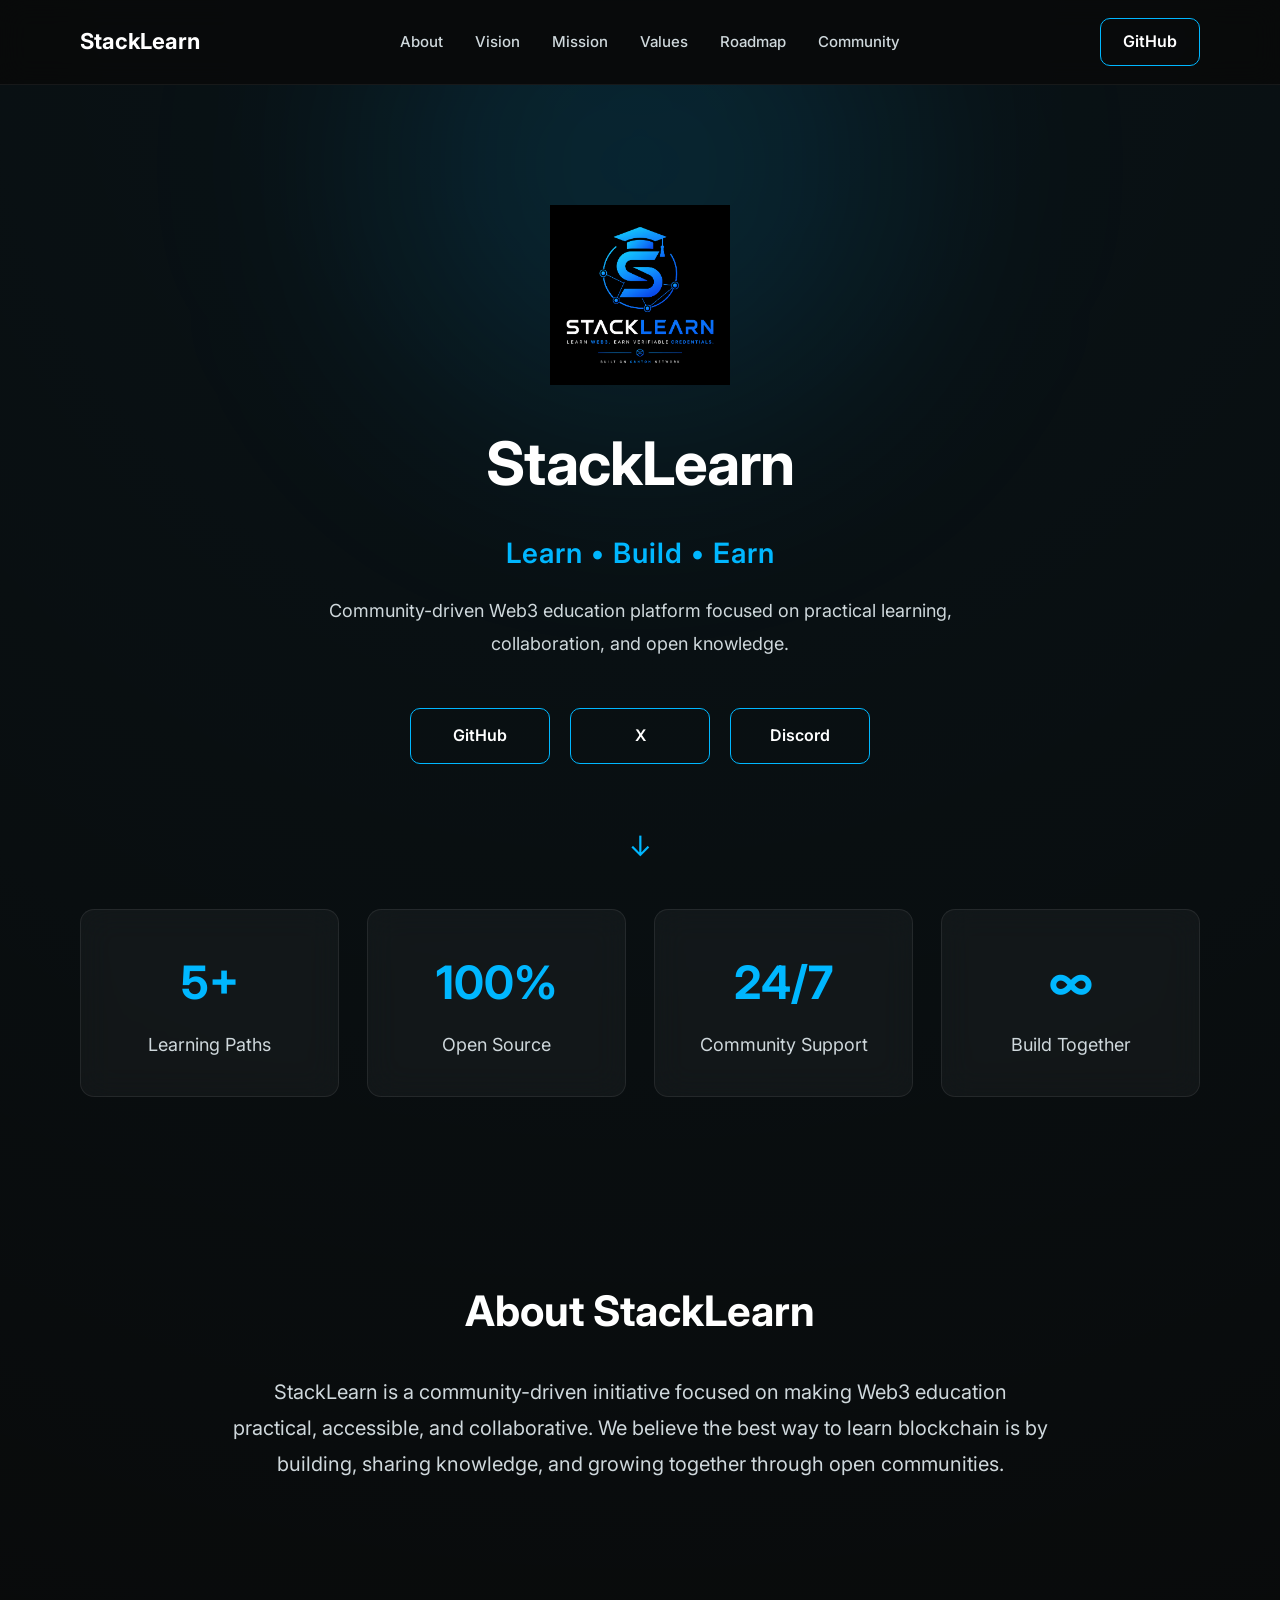
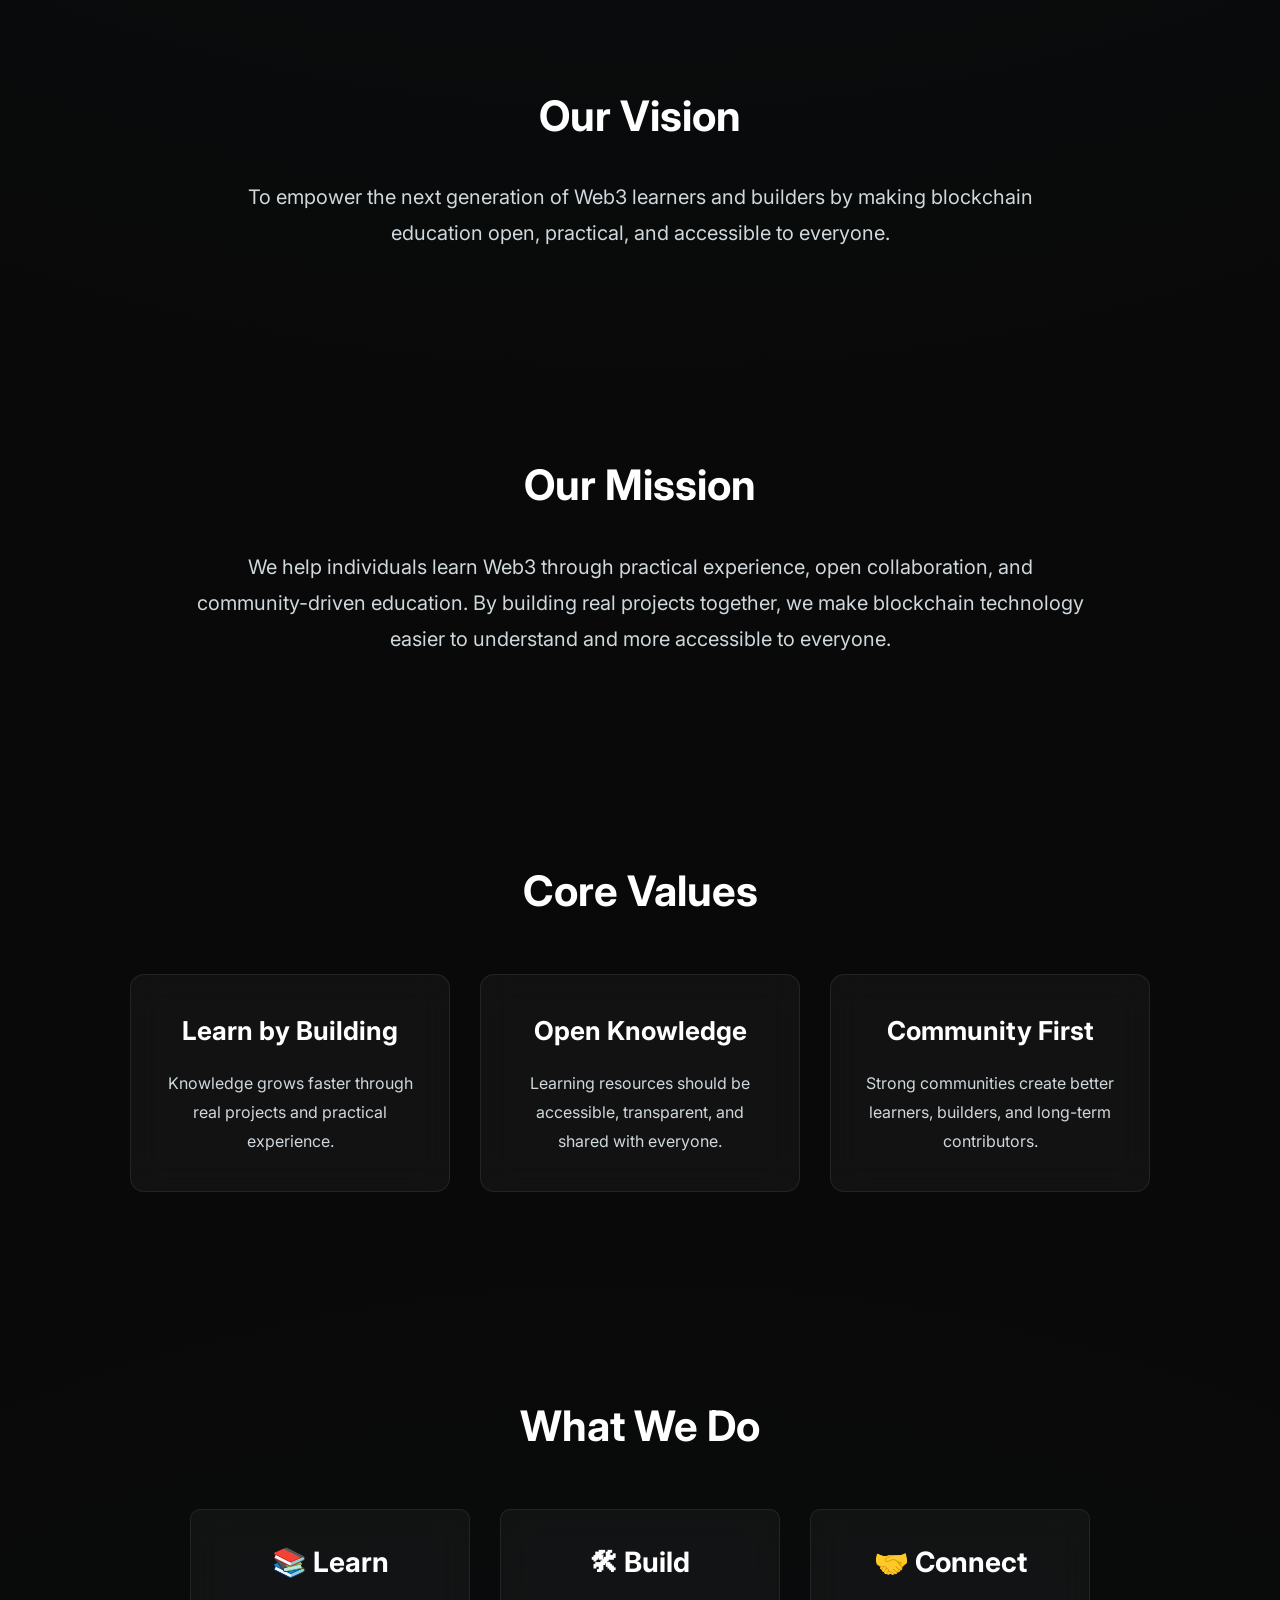
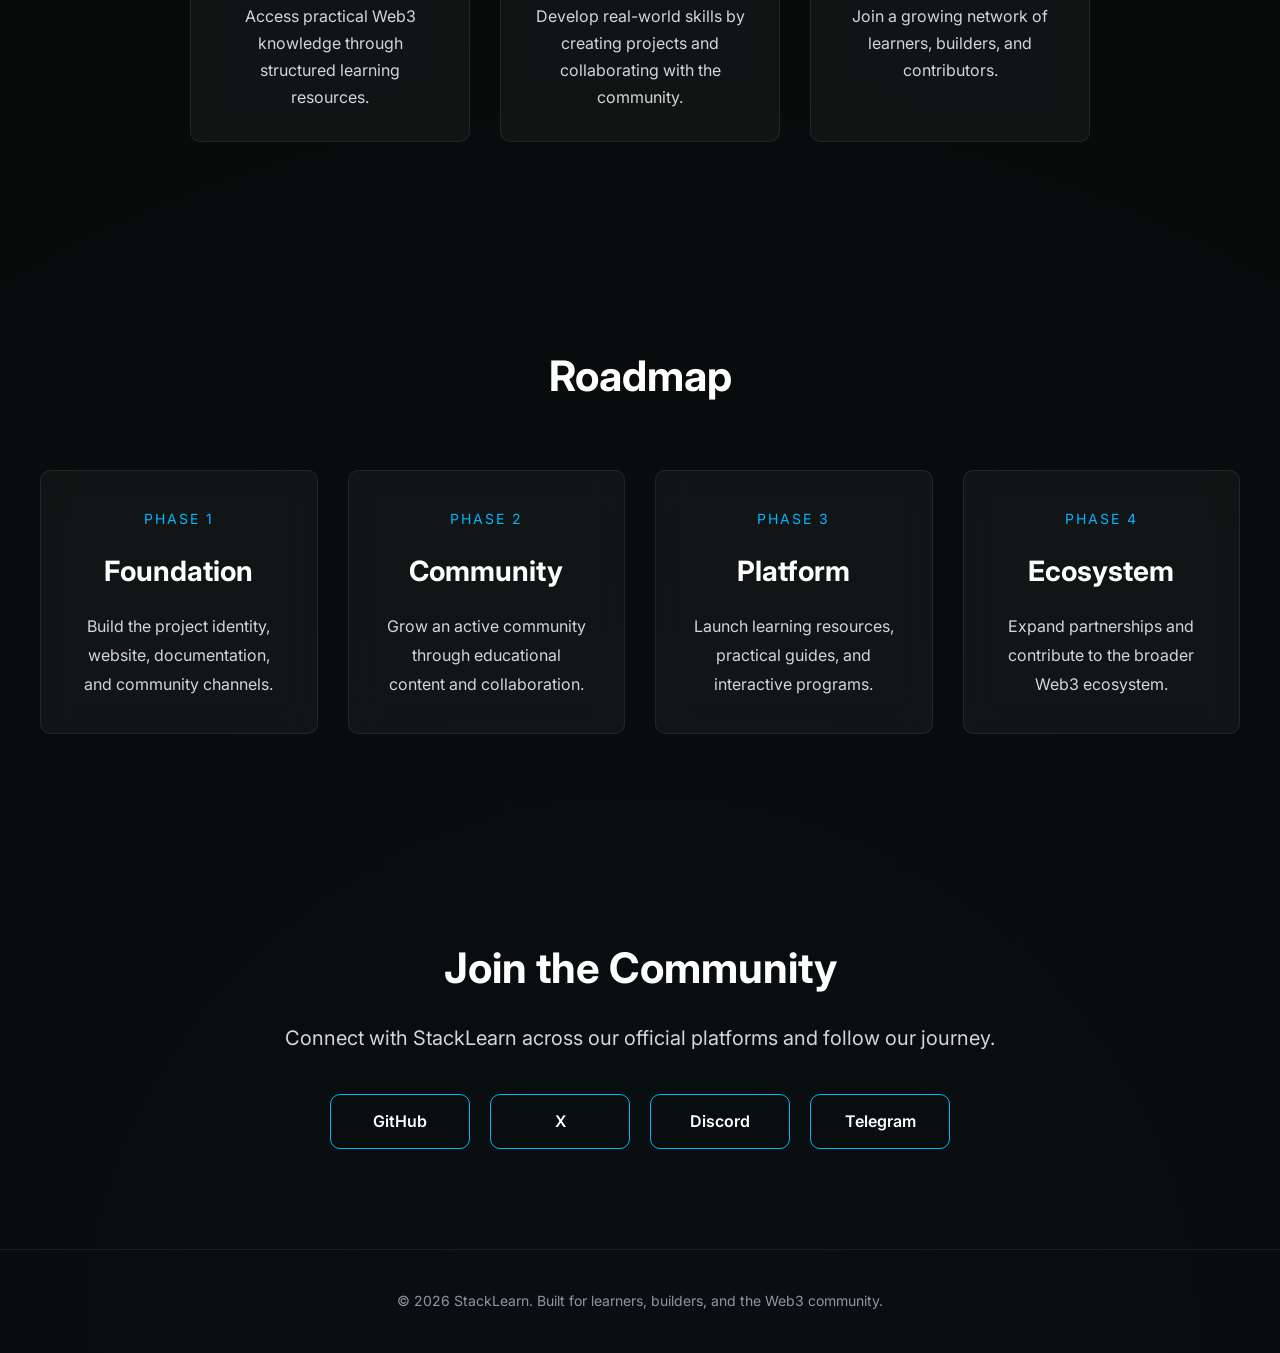
==== index.html @ 4a44059a "feat: improve SEO metadata and social sharing tags Enhance website discoverability and social sharin" ====
<!DOCTYPE html>
<html lang="en">
<head>
    <meta charset="UTF-8">
    <meta name="viewport" content="width=device-width, initial-scale=1.0">
    <title>StackLearn | Learn • Build • Earn</title>
    <meta name="description" content="Community-driven Web3 education platform.">
    <meta name="keywords" content="StackLearn, Web3, Blockchain, Education, Open Source, Community, Learn, Build, Earn">
    <meta name="author" content="StackLearn">
    <meta name="theme-color" content="#090909">
    <link rel="canonical" href="https://stacklearnhq.github.io/stacklearn/">
    
    <meta property="og:type" content="website">
    <meta property="og:title" content="StackLearn | Learn • Build • Earn">
    <meta property="og:description" content="Community-driven Web3 education platform focused on practical learning, collaboration, and open knowledge.">
    <meta property="og:url" content="https://stacklearnhq.github.io/stacklearn/">
    <meta property="og:site_name" content="StackLearn">
    
    <meta name="twitter:card" content="summary_large_image">
    <meta name="twitter:title" content="StackLearn | Learn • Build • Earn">
    <meta name="twitter:description" content="Community-driven Web3 education platform focused on practical learning, collaboration, and open knowledge.">
    <link rel="stylesheet" href="css/style.css">
</head>

<body>

<nav class="navbar">

    <div class="nav-container">

        <a href="#" class="nav-logo">StackLearn</a>

        <ul class="nav-menu">

            <li><a href="#about">About</a></li>
            <li><a href="#vision">Vision</a></li>
            <li><a href="#mission">Mission</a></li>
            <li><a href="#values">Values</a></li>
            <li><a href="#roadmap">Roadmap</a></li>
            <li><a href="#community">Community</a></li>

        </ul>

        <button
    class="menu-toggle"
    aria-label="Open navigation"
    aria-expanded="false"
>
    ☰
</button>

        <a
            href="https://github.com/stacklearnhq/stacklearn"
            target="_blank"
            rel="noopener noreferrer"
            class="nav-github"
        >
            GitHub
        </a>

    </div>

</nav>

<header class="hero">

    <img src="assets/stacklearn-logo.png" alt="StackLearn Logo" class="logo">

    <h1>StackLearn</h1>

    <p class="tagline">
        Learn • Build • Earn
    </p>

    <p class="hero-description">
        Community-driven Web3 education platform focused on practical learning,
        collaboration, and open knowledge.
    </p>

    <div class="buttons">

        <a href="https://github.com/stacklearnhq/stacklearn" target="_blank">
            GitHub
        </a>

        <a href="https://x.com/stacklearnhq" target="_blank">
            X
        </a>

        <a href="https://discord.gg/9TkBNTGvR" target="_blank">
            Discord
        </a>

    </div>
        <a href="#about" class="scroll-indicator" aria-label="Scroll to About">
    ↓
</a>

</header>

<section class="stats">

    <div class="stat-card">

        <h2>5+</h2>

        <p>Learning Paths</p>

    </div>

    <div class="stat-card">

        <h2>100%</h2>

        <p>Open Source</p>

    </div>

    <div class="stat-card">

        <h2>24/7</h2>

        <p>Community Support</p>

    </div>

    <div class="stat-card">

        <h2>∞</h2>

        <p>Build Together</p>

    </div>

</section>
    
    <main>
<section id="about" class="about reveal">

    <h2>About StackLearn</h2>

    <p>

        StackLearn is a community-driven initiative focused on making Web3 education practical, accessible, and collaborative.

        We believe the best way to learn blockchain is by building, sharing knowledge, and growing together through open communities.

    </p>

</section>
        
<section id="vision" class="vision reveal">

    <h2>Our Vision</h2>

    <p>
        To empower the next generation of Web3 learners and builders by making
        blockchain education open, practical, and accessible to everyone.
    </p>

</section>

<section id="mission" class="mission reveal">

<h2>Our Mission</h2>

<p>
    We help individuals learn Web3 through practical experience, open
    collaboration, and community-driven education. By building real projects
    together, we make blockchain technology easier to understand and more
    accessible to everyone.
</p>

</section>

<section id="values" class="values reveal">

<h2>Core Values</h2>

<div class="values-grid">

    <div class="value-card">
        <h3>Learn by Building</h3>
        <p>Knowledge grows faster through real projects and practical experience.</p>
    </div>

    <div class="value-card">
        <h3>Open Knowledge</h3>
        <p>Learning resources should be accessible, transparent, and shared with everyone.</p>
    </div>

    <div class="value-card">
        <h3>Community First</h3>
        <p>Strong communities create better learners, builders, and long-term contributors.</p>
    </div>

</div>

</section>
        
<section id="features" class="features reveal">

<h2>What We Do</h2>

<div class="feature-grid">

    <div class="feature-card">
        <h3>📚 Learn</h3>
        <p>Access practical Web3 knowledge through structured learning resources.</p>
    </div>

    <div class="feature-card">
        <h3>🛠 Build</h3>
        <p>Develop real-world skills by creating projects and collaborating with the community.</p>
    </div>

    <div class="feature-card">
        <h3>🤝 Connect</h3>
        <p>Join a growing network of learners, builders, and contributors.</p>
    </div>

</div>

</section>
        
<section id="roadmap" class="roadmap reveal">

    <h2>Roadmap</h2>

    <div class="timeline">

        <div class="phase">
            <span>Phase 1</span>
            <h3>Foundation</h3>
            <p>Build the project identity, website, documentation, and community channels.</p>
        </div>

        <div class="phase">
            <span>Phase 2</span>
            <h3>Community</h3>
            <p>Grow an active community through educational content and collaboration.</p>
        </div>

        <div class="phase">
            <span>Phase 3</span>
            <h3>Platform</h3>
            <p>Launch learning resources, practical guides, and interactive programs.</p>
        </div>

        <div class="phase">
            <span>Phase 4</span>
            <h3>Ecosystem</h3>
            <p>Expand partnerships and contribute to the broader Web3 ecosystem.</p>
        </div>

    </div>

</section>
        
<section id="community" class="community reveal">

<h2>Join the Community</h2>

<p>
    Connect with StackLearn across our official platforms and follow our journey.
</p>

<div class="community-links">

    <a href="https://github.com/stacklearnhq/stacklearn" target="_blank"rel="noopener noreferrer">GitHub</a>

    <a href="https://x.com/stacklearnhq" target="_blank"rel="noopener noreferrer">X</a>

    <a href="https://discord.gg/9TkBNTGvR" target="_blank"rel="noopener noreferrer">Discord</a>

    <a href="https://t.me/stacklearnhq" target="_blank"rel="noopener noreferrer">Telegram</a>

</div>

</section>
</main>
<footer class="footer">
    <p>© 2026 StackLearn. Built for learners, builders, and the Web3 community.</p>
</footer>

    <script src="js/script.js"></script>

</body>
</html>
---- css/style.css ----
@import url('https://fonts.googleapis.com/css2?family=Inter:wght@300;400;500;600;700&display=swap');
* {
    margin: 0;
    padding: 0;
    box-sizing: border-box;
}

:root {
    /* Colors */
    --bg: #090909;
    --surface: #111111;
    --glass: rgba(255,255,255,.04);
    --glass-border: rgba(255,255,255,.08);
    --primary: #00b7ff;

    --text: #ffffff;
    --muted: #cfd8dc;
    --text-muted: #8a9aa5;

    --border: #1f1f1f;
    --dark: #000000;

    /* Radius */
    --radius-sm: 10px;
    --radius-md: 14px;
    --radius-lg: 18px;

    /* Layout */
    --section-padding: 100px 40px;

    /* Animation */
    --transition: 0.3s ease;
}

html{
    scroll-behavior:smooth;
}

body {
    background: var(--bg);

    background-image:
        radial-gradient(circle at top, rgba(0,183,255,.06), transparent 45%),
        radial-gradient(circle at bottom, rgba(0,183,255,.03), transparent 40%);

    color: var(--text);
    font-family: "Inter", sans-serif;
    min-height: 100vh;
    line-height: 1.6;
}

/* =========================
   Navigation
========================= */
.navbar {
    position: sticky;
    top: 0;
    z-index: 1000;
    background: rgba(9, 9, 9, 0.75);
    backdrop-filter: blur(14px);
    border-bottom: 1px solid rgba(255, 255, 255, 0.06);
}

.nav-container{
    max-width:1200px;
    margin:0 auto;
    display:flex;
    align-items:center;
    justify-content:space-between;
    gap:40px;
    padding:18px 40px;
}

.nav-logo {
    color: var(--text);
    text-decoration: none;
    font-size: 22px;
    font-weight: 700;
}

.nav-menu{
    flex:1;

    display:flex;
    justify-content:center;
    align-items:center;
    list-style:none;
    gap:32px;
}

.nav-menu a{
    position: relative;
    color: var(--muted);
    text-decoration: none;
    font-weight: 500;
    font-size: 15px;
    transition: var(--transition);
}

.nav-menu a:hover {
    color: var(--primary);
}

.nav-menu a.active{
    color: var(--primary);
}

.nav-menu a.active::after{
    width:100%;
}

.nav-menu a::after{
    content: "";
    position: absolute;
    left: 0;
    bottom: -6px;
    width: 0;
    height: 2px;
    background: var(--primary);
    transition: var(--transition);
}

.nav-menu a:hover::after{
    width: 100%;
}

.menu-toggle {
    display: none;
    background: transparent;
    border: none;
    color: var(--text);
    font-size: 30px;
    line-height: 1;
    cursor: pointer;
    transition: var(--transition);
}

.menu-toggle:hover {
    color: var(--primary);
}

.nav-github {
    display: inline-flex;
    align-items: center;
    justify-content: center;
    padding: 10px 22px;
    border: 1px solid var(--primary);
    border-radius: var(--radius-sm);
    color: var(--text);
    text-decoration: none;
    font-weight: 600;
    transition: var(--transition);
}

.nav-github:hover {
    background: var(--primary);
    color: #000;
}

.hero{
    position:relative;
    overflow:hidden;
    display:flex;
    flex-direction:column;
    justify-content:center;
    align-items:center;
    min-height:90vh;
    text-align:center;
    padding:120px 40px 80px;
}

.hero::before{
    content:"";
    position:absolute;
    width:520px;
    height:520px;
    border-radius:50%;
    background:rgba(0,183,255,.12);
    filter:blur(120px);
    top:-180px;
    left:50%;
    transform:translateX(-50%);
    z-index:0;

}

.hero > *{
    position:relative;
    z-index:1;
}

/* =========================
   Statistics
========================= */

.stats{

    display:grid;
    grid-template-columns:repeat(auto-fit,minmax(220px,1fr));
    gap:28px;
    max-width:1200px;
    margin:-40px auto 80px;
    padding:0 40px;

}

.stat-card{

    background:var(--glass);
    backdrop-filter:blur(16px);
    border:1px solid var(--glass-border);
    border-radius:var(--radius-md);
    padding:36px;
    text-align:center;
    transition:var(--transition);

}

.stat-card:hover{

    transform:translateY(-8px);
    border-color:var(--primary);
    box-shadow:0 0 25px rgba(0,183,255,.18);
    filter:brightness(1.04);

}

.stat-card h2{

    font-size:46px;
    color:var(--primary);
    margin-bottom:12px;

}

.stat-card p{

    color:var(--muted);
    font-size:18px;

}

.logo{

    width:180px;
    margin-bottom:30px;
    transition:var(--transition);

}

.logo:hover{

    transform:scale(1.05);
    filter:drop-shadow(0 0 18px rgba(0,183,255,.5));

}

h1{

    font-size:60px;
    font-weight:700;
    letter-spacing:-1px;
    margin-bottom:20px;

}

.tagline {
    font-size: 28px;
    font-weight: 600;
    letter-spacing: 1px;
    color: var(--primary);
    margin-bottom: 20px;
}

.hero-description {
    max-width: 720px;
    margin: 0 auto 48px;
    font-size: 18px;
    line-height: 1.8;
    color: var(--muted);
}

.scroll-indicator {
    margin-top: 60px;
    color: var(--primary);
    font-size: 28px;
    text-decoration: none;
    transition: var(--transition);
    animation: bounce 2s infinite;
}

.scroll-indicator:hover {
    color: var(--text);
}

.buttons{
display:flex;
gap:20px;
flex-wrap:wrap;
justify-content:center;
}

.buttons a {
    display: inline-flex;
    align-items: center;
    justify-content: center;
    min-width: 140px;
    text-decoration: none;
    color: var(--text);
    border: 1px solid var(--primary);
    border-radius: var(--radius-sm);
    padding: 14px 28px;
    font-weight: 600;
    transition: var(--transition);
}

.buttons a:hover{
background:var(--primary);
color: var(--dark);
box-shadow:0 0 20px rgba(0,183,255,.35);
}

.about{
padding: var(--section-padding);
max-width:900px;
margin:auto;
text-align:center;
}

.about h2{
font-size:42px;
margin-bottom:30px;
}

.about p{
font-size:20px;
line-height:1.8;
color:var(--muted);
}

.vision{
padding: var(--section-padding);
max-width:900px;
margin:auto;
text-align:center;
}

.vision h2{
font-size:42px;
margin-bottom:30px;
}

.vision p{
font-size:20px;
line-height:1.8;
color:var(--muted);
}

.mission,
.values {
padding: var(--section-padding);
max-width: 1100px;
margin: auto;
text-align: center;
}

.mission h2,
.values h2 {
font-size: 42px;
margin-bottom: 30px;
}

.mission p {
max-width: 900px;
margin: auto;
font-size: 20px;
line-height: 1.8;
color: var(--muted);
}

.values-grid {
display: grid;
grid-template-columns: repeat(auto-fit, minmax(260px, 1fr));
gap: 30px;
margin-top: 50px;
}

.value-card {
background:var(--glass);
backdrop-filter:blur(16px);
border:1px solid var(--glass-border);
border-radius: var(--radius-md);
padding: 35px;
transition: var(--transition);
}

.value-card:hover {
transform: translateY(-8px);
border-color: var(--primary);
box-shadow: 0 0 25px rgba(0, 183, 255, 0.18);
filter:brightness(1.04);
}

.value-card h3 {
margin-bottom: 18px;
font-size: 26px;
}

.value-card p {
color: var(--muted);
line-height: 1.8;
}


.features{
padding: var(--section-padding);
text-align:center;
}

.features h2{
font-size:42px;
margin-bottom:50px;
}

.feature-grid{
display:flex;
gap:30px;
justify-content:center;
flex-wrap:wrap;
}

.feature-card{
width:280px;
background:var(--glass);
backdrop-filter:blur(16px);
border:1px solid var(--glass-border);
border-radius: var(--radius-sm);
padding:30px;
transition: var(--transition);
}

.feature-card:hover{
transform:translateY(-8px);
border-color:var(--primary);
box-shadow:0 0 25px rgba(0,183,255,.18);
filter:brightness(1.04);
}

.feature-card h3{
margin-bottom:18px;
font-size:28px;
}

.feature-card p{
color:var(--muted);
line-height:1.7;
}

.roadmap{
padding: var(--section-padding);
text-align:center;
}

.roadmap h2{
font-size:42px;
margin-bottom:60px;
}

.timeline{
display:grid;
grid-template-columns:repeat(auto-fit,minmax(240px,1fr));
gap:30px;
max-width:1200px;
margin:auto;
}

.phase{
background:var(--glass);
backdrop-filter:blur(16px);
border:1px solid var(--glass-border);
border-radius: var(--radius-sm);
padding:35px;
transition: var(--transition);
}

.phase:hover{
border-color:var(--primary);
transform:translateY(-10px);
box-shadow:0 0 25px rgba(0,183,255,.18);
filter:brightness(1.04);
}

.phase span{
color:var(--primary);
font-size:14px;
text-transform:uppercase;
letter-spacing:2px;
}

.phase h3{
margin:18px 0;
font-size:28px;
}

.phase p{
color:var(--muted);
line-height:1.8;
}
.community{
padding: var(--section-padding);
text-align:center;
}

.community h2{
font-size:42px;
margin-bottom:20px;
}

.community p{
color:var(--muted);
margin-bottom:40px;
font-size:20px;
}

.community-links{
display:flex;
justify-content:center;
flex-wrap:wrap;
gap:20px;
}

.community-links a{
display: inline-flex;
    align-items: center;
    justify-content: center;

    min-width: 140px;

    text-decoration: none;
    color: var(--text);

    border: 1px solid var(--primary);
    border-radius: var(--radius-sm);

    padding: 14px 28px;

    font-weight: 600;

    transition: var(--transition);
}

.community-links a:hover{
background:var(--primary);
color: var(--dark);
box-shadow:0 0 20px rgba(0,183,255,.35);
}

.footer{
padding:40px 20px;
text-align:center;
border-top:1px solid var(--border);
color:var(--text-muted);
font-size:14px;
}

/* =========================
   Reveal Animation
========================= */

.reveal{
    opacity:0;
    transform:translateY(40px);
    transition:
        opacity .8s ease,
        transform .8s ease;
}

.reveal.active{
    opacity:1;
    transform:translateY(0);
}

@keyframes bounce {

    0%,
    20%,
    50%,
    80%,
    100% {
        transform: translateY(0);
    }

    40% {
        transform: translateY(8px);
    }

    60% {
        transform: translateY(4px);
    }
}

/* =========================
   Scrollbar
========================= */

::-webkit-scrollbar{
    width:10px;
}

::-webkit-scrollbar-track{
    background:var(--bg);
}

::-webkit-scrollbar-thumb{
    background:rgba(0,183,255,.35);
    border-radius:999px;
}

::-webkit-scrollbar-thumb:hover{
    background:var(--primary);
}

/* =========================
   Text Selection
========================= */

::selection{
    background:rgba(0,183,255,.28);
    color:var(--text);
}

/* =========================
   Focus
========================= */

a:focus-visible,
button:focus-visible{

    outline:2px solid var(--primary);

    outline-offset:4px;

    border-radius:var(--radius-sm);

}

/* =========================
   Responsive
========================= */

@media (max-width:768px){

    .nav-container{
        position:relative;
        padding:16px 20px;
    }

    .nav-menu{
        display:none;

        position:absolute;
        top:100%;
        left:0;

        width:100%;

        flex-direction:column;
        align-items:center;
        gap:24px;

        padding:28px 0;

        background:var(--surface);

        border-top:1px solid var(--border);
        border-bottom:1px solid var(--border);
    }

    .nav-menu.active{
        display:flex;
    }

    .menu-toggle{
        display:block;
    }

    .nav-github{
        display:none;
    }

    .hero{
        padding:100px 24px 60px;
    }

    .stats{

    margin:0 auto 60px;

    padding:0 20px;

}

}
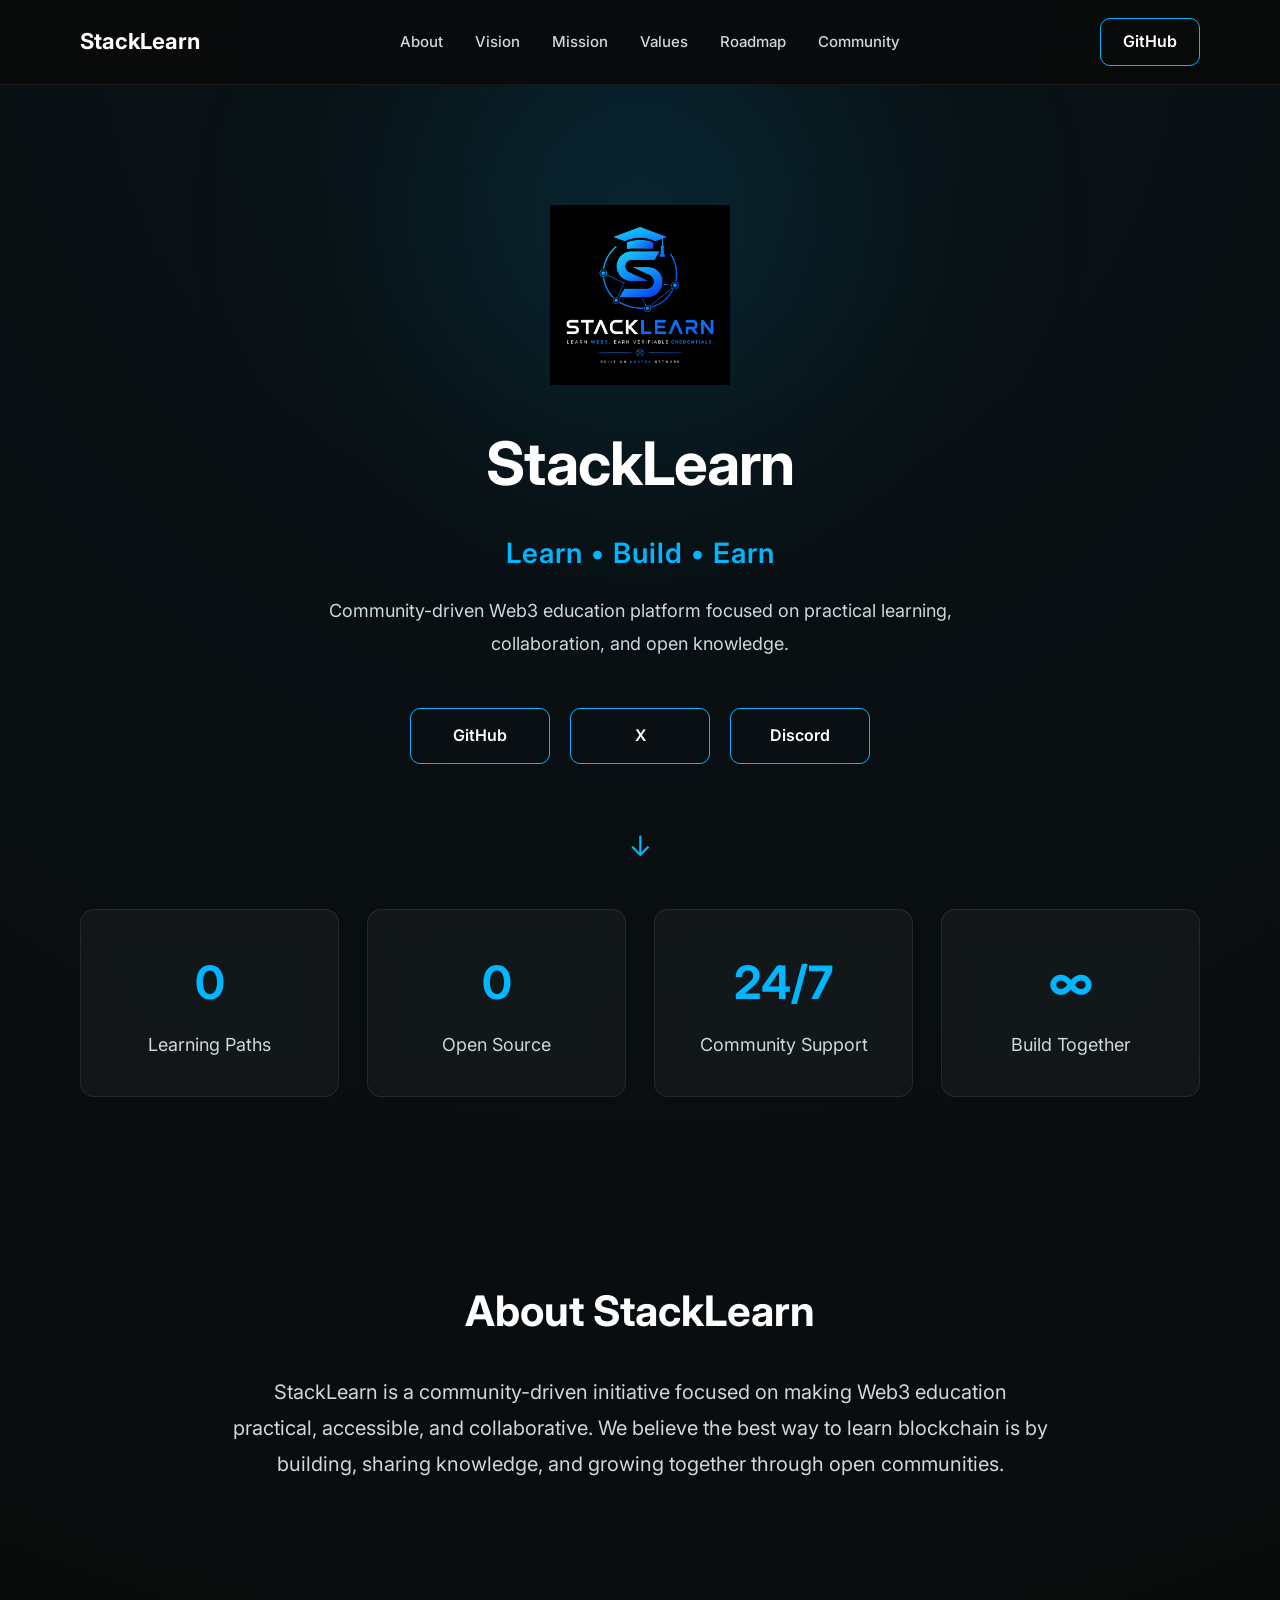
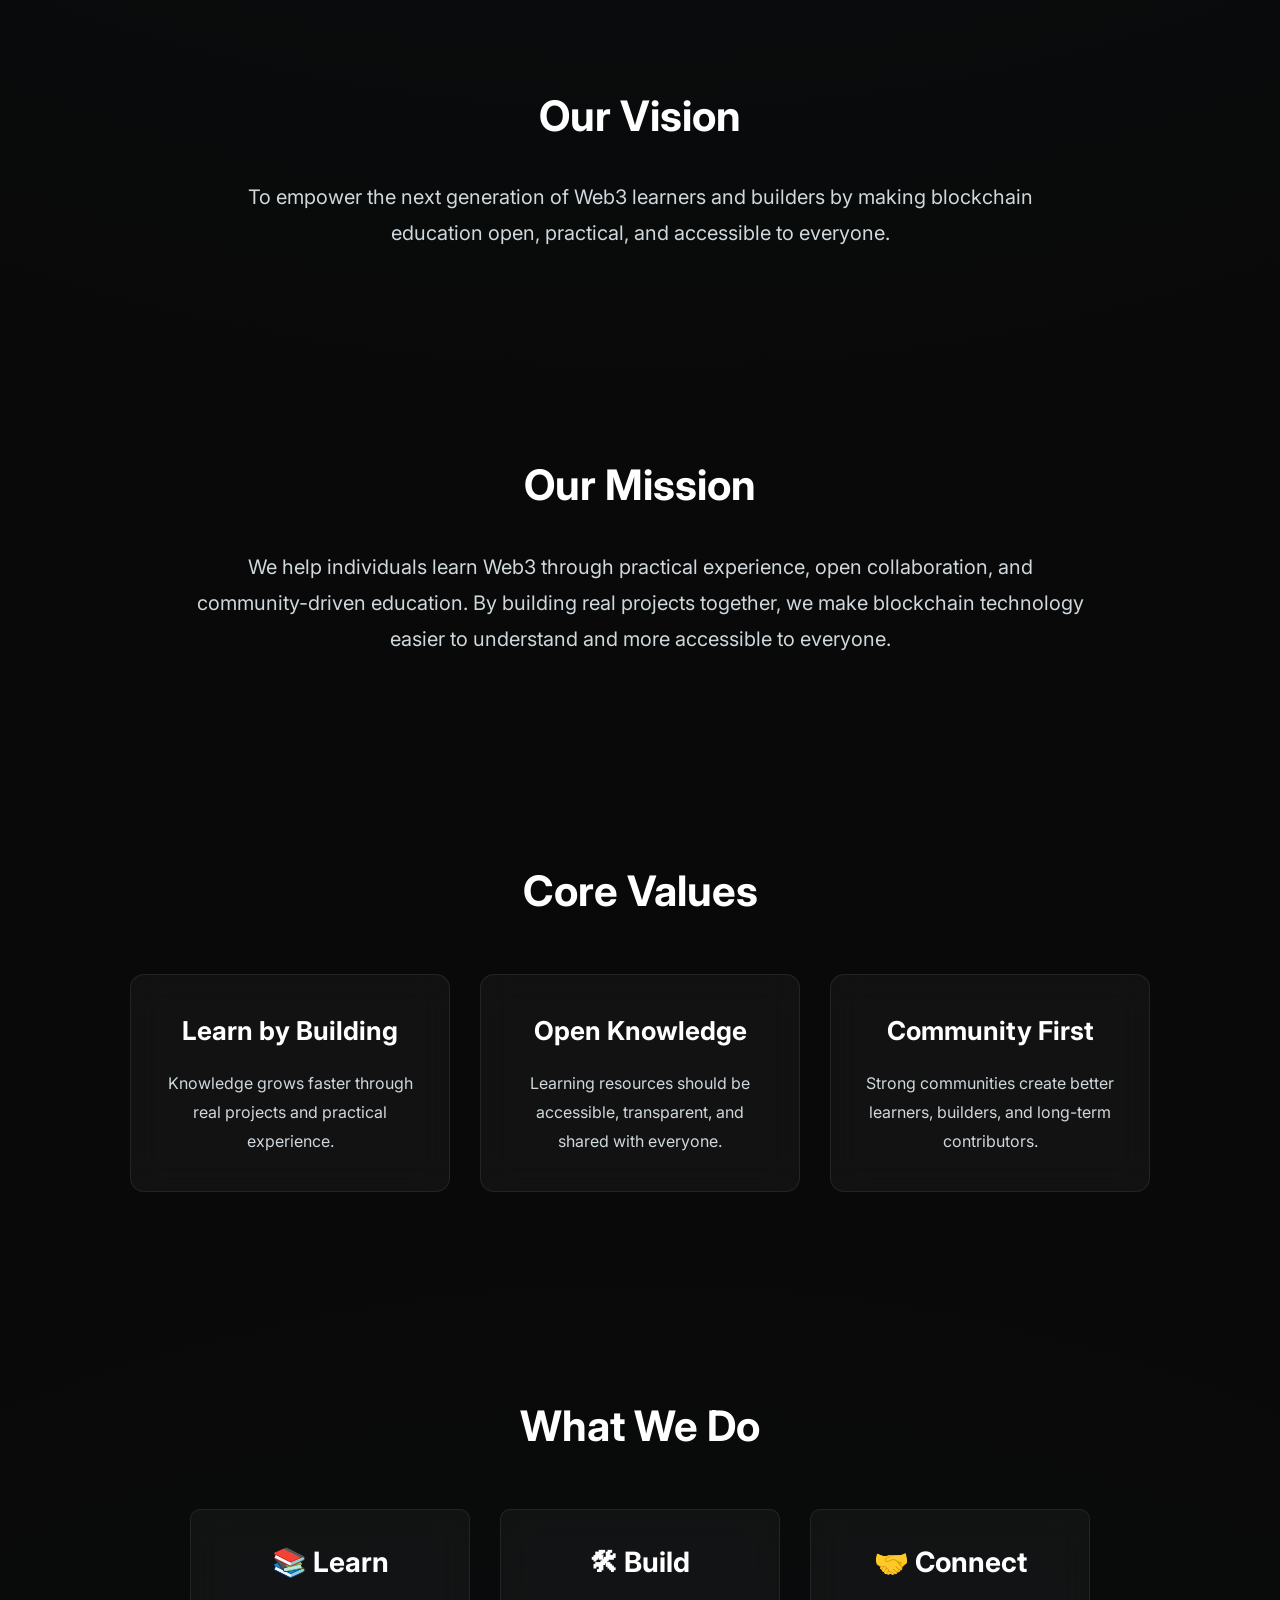
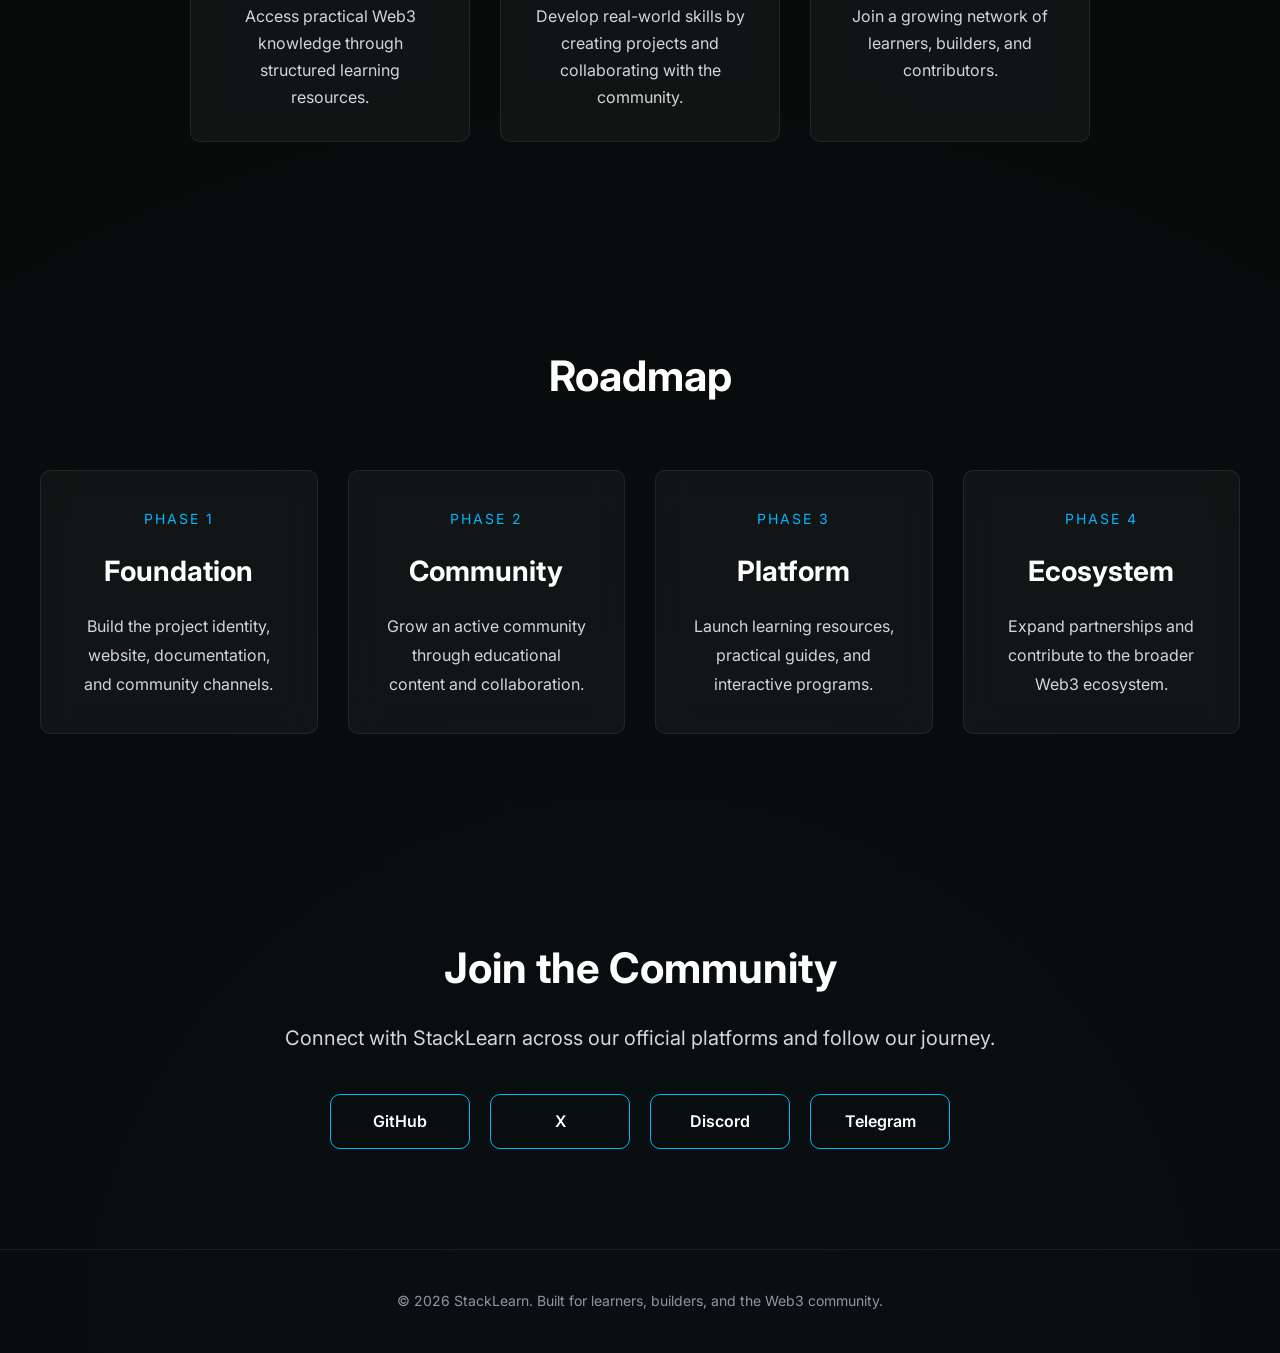
==== commit b141a90b: "refactor: prepare statistics counters for animation - Added counter class to numeric statistics - A" ====
--- a/index.html
+++ b/index.html
@@ -15,10 +15,15 @@
     <meta property="og:description" content="Community-driven Web3 education platform focused on practical learning, collaboration, and open knowledge.">
     <meta property="og:url" content="https://stacklearnhq.github.io/stacklearn/">
     <meta property="og:site_name" content="StackLearn">
+    <meta property="og:image" content="https://stacklearnhq.github.io/stacklearn/assets/og-banner.png">
+    <meta property="og:image:width" content="1200">
+    <meta property="og:image:height" content="630">
+    <meta property="og:image:alt" content="StackLearn - Learn • Build • Earn">
     
     <meta name="twitter:card" content="summary_large_image">
     <meta name="twitter:title" content="StackLearn | Learn • Build • Earn">
     <meta name="twitter:description" content="Community-driven Web3 education platform focused on practical learning, collaboration, and open knowledge.">
+    <meta name="twitter:image" content="https://stacklearnhq.github.io/stacklearn/assets/og-banner.png">
     <link rel="stylesheet" href="css/style.css">
 </head>
 
@@ -102,7 +107,7 @@
 
     <div class="stat-card">
 
-        <h2>5+</h2>
+        <h2 class="counter" data-target="5" data-suffix="+">0</h2>
 
         <p>Learning Paths</p>
 
@@ -110,7 +115,7 @@
 
     <div class="stat-card">
 
-        <h2>100%</h2>
+        <h2 class="counter" data-target="100" data-suffix="%">0</h2>
 
         <p>Open Source</p>
 
--- a/css/style.css
+++ b/css/style.css
@@ -170,16 +170,23 @@
 }
 
 .hero::before{
+
     content:"";
     position:absolute;
-    width:520px;
-    height:520px;
+    width:620px;
+    height:620px;
     border-radius:50%;
-    background:rgba(0,183,255,.12);
-    filter:blur(120px);
+
+    background:
+        radial-gradient(circle,
+        rgba(0,183,255,.18),
+        transparent 70%);
+
+    filter:blur(110px);
     top:-180px;
     left:50%;
     transform:translateX(-50%);
+    animation:heroGlow 10s ease-in-out infinite alternate;
     z-index:0;
 
 }
@@ -599,6 +606,37 @@
     }
 }
 
+@keyframes heroGlow{
+
+    0%{
+
+        transform:
+            translateX(-50%)
+            translateY(0)
+            scale(1);
+
+    }
+
+    50%{
+
+        transform:
+            translateX(-48%)
+            translateY(20px)
+            scale(1.08);
+
+    }
+
+    100%{
+
+        transform:
+            translateX(-52%)
+            translateY(-15px)
+            scale(.96);
+
+    }
+
+}
+
 /* =========================
    Scrollbar
 ========================= */
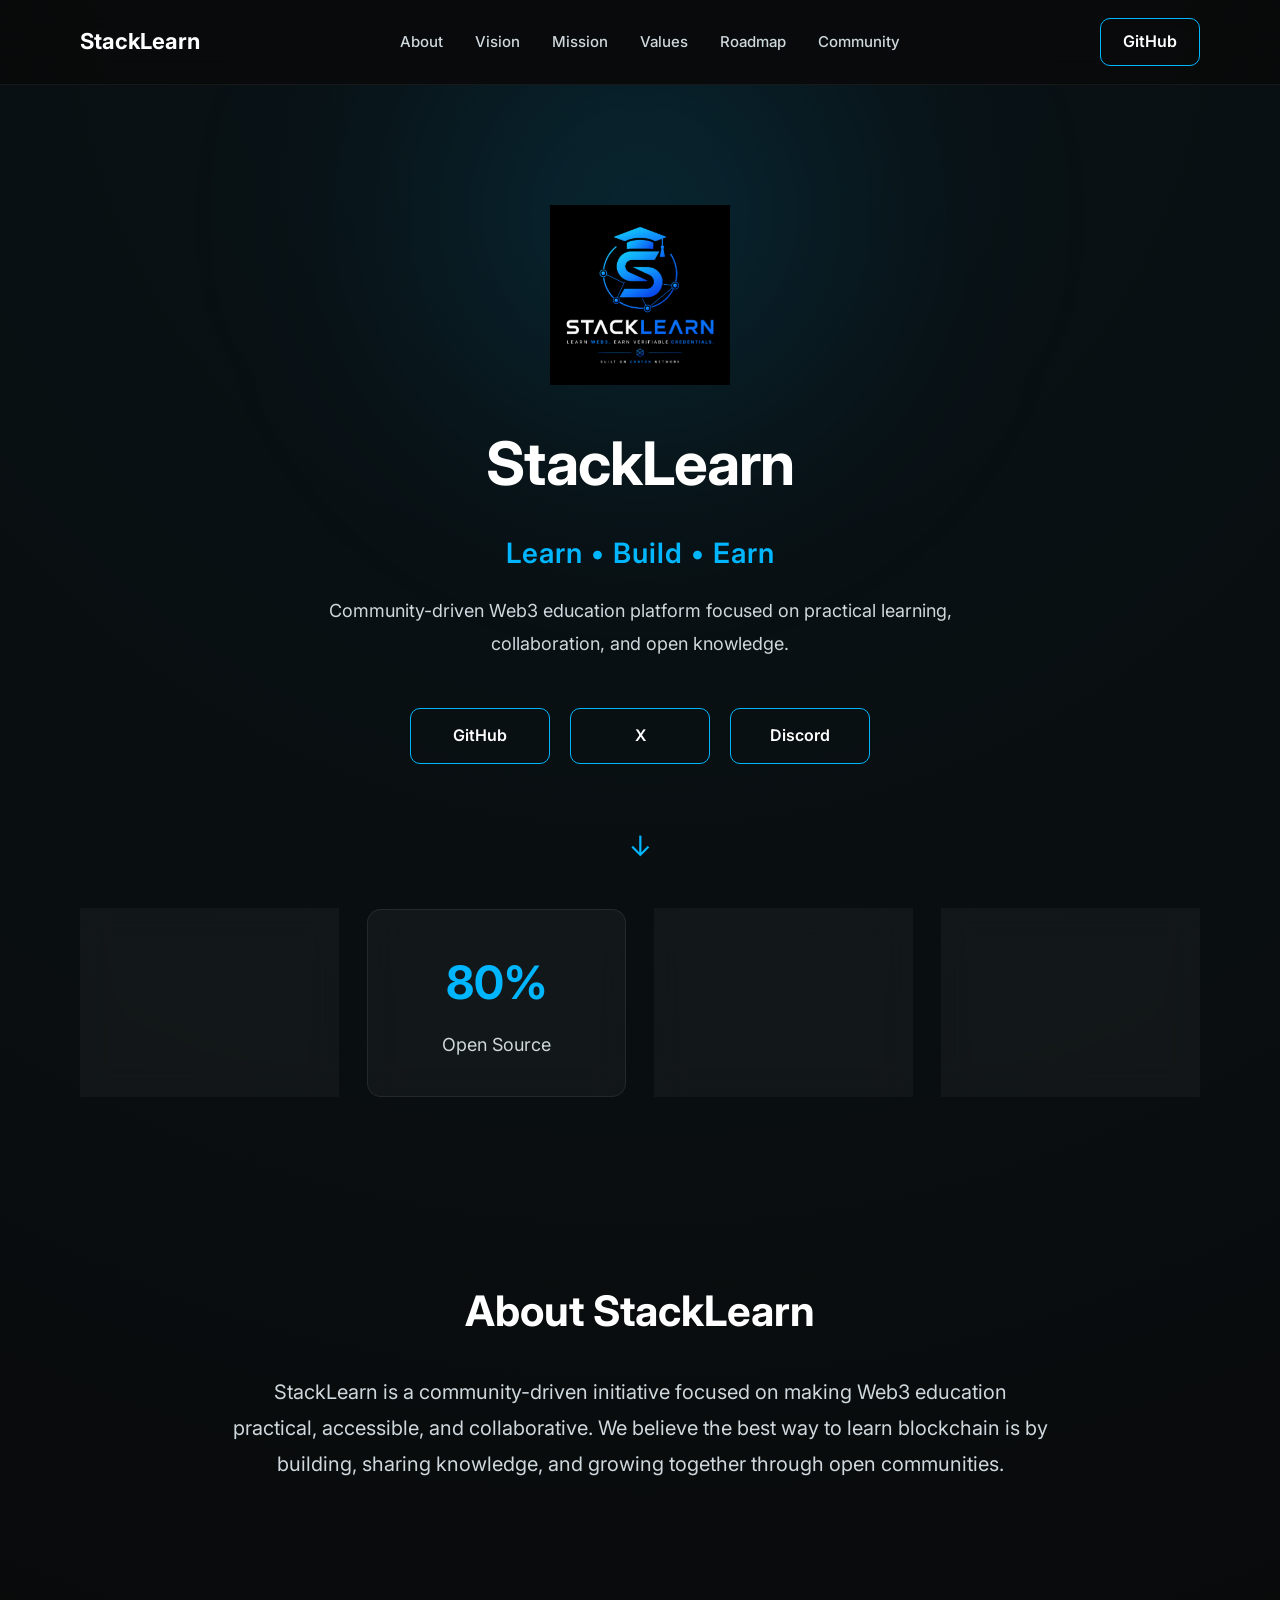
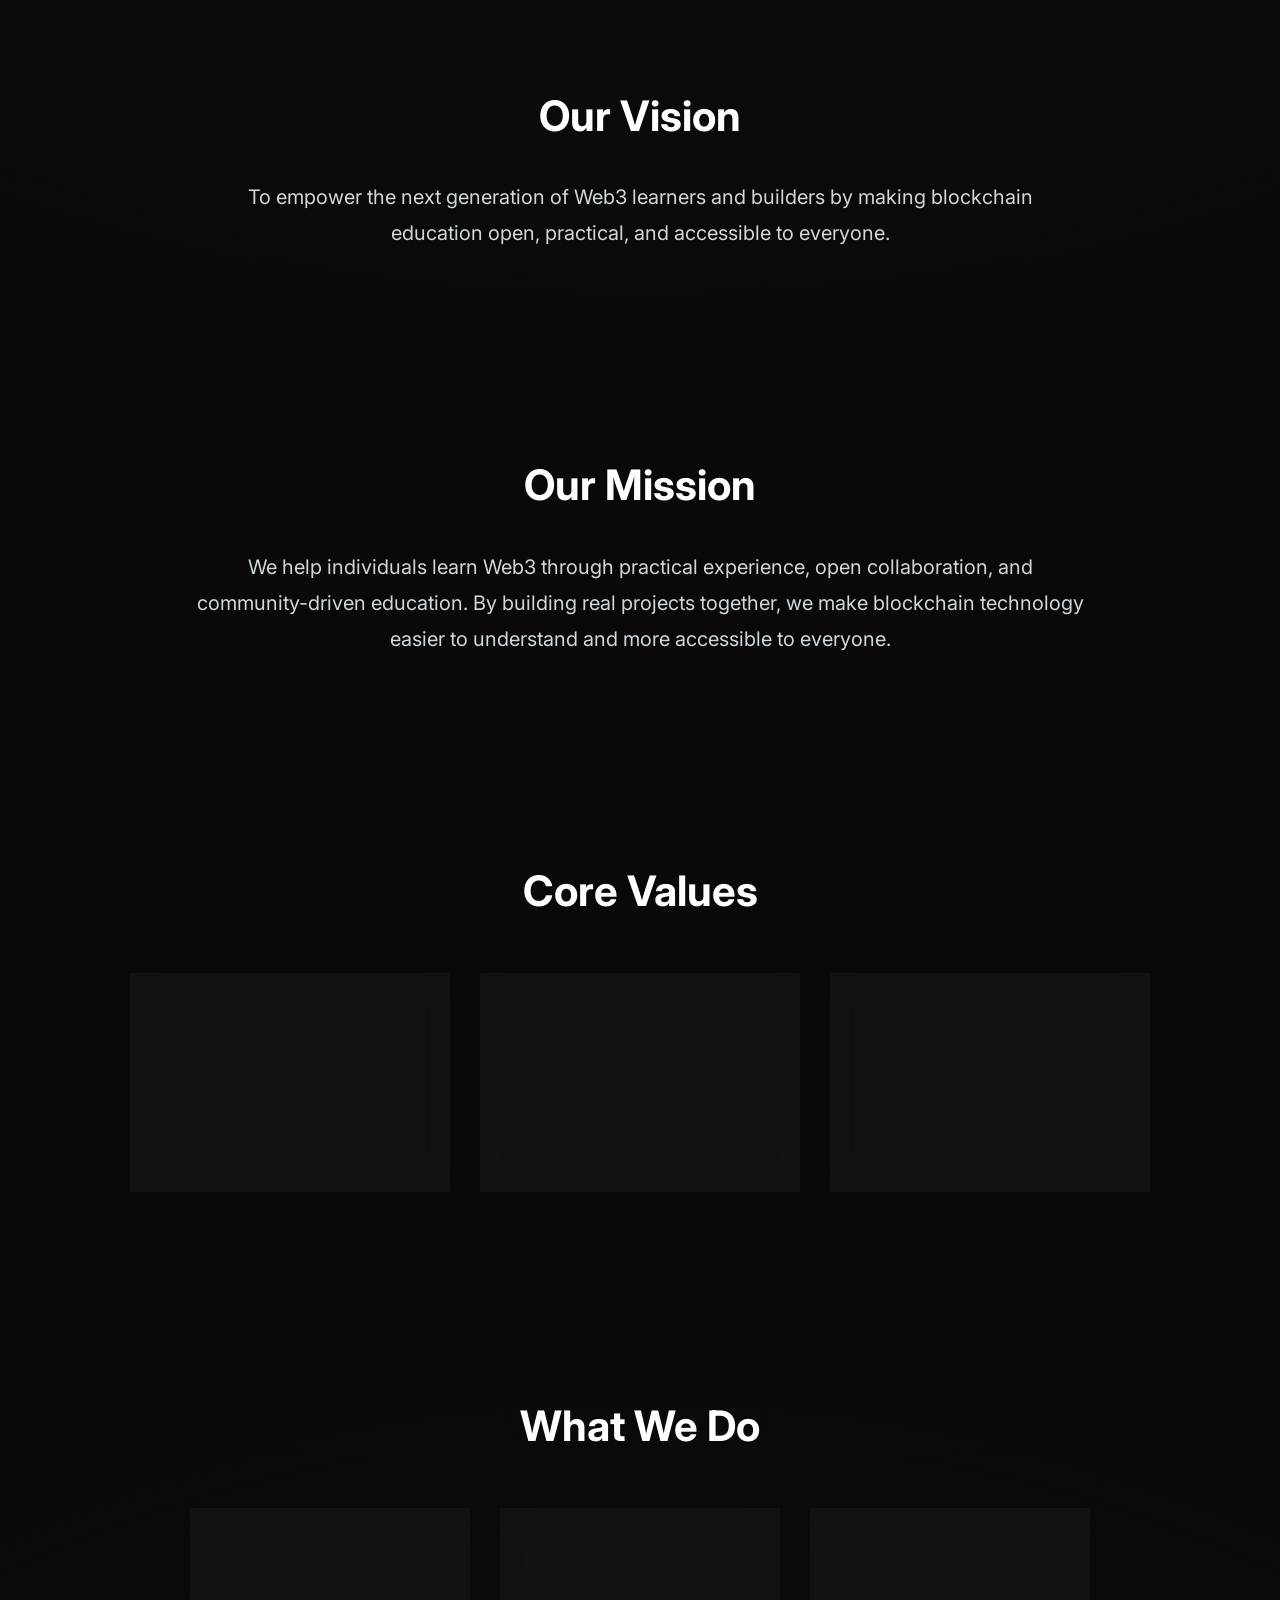
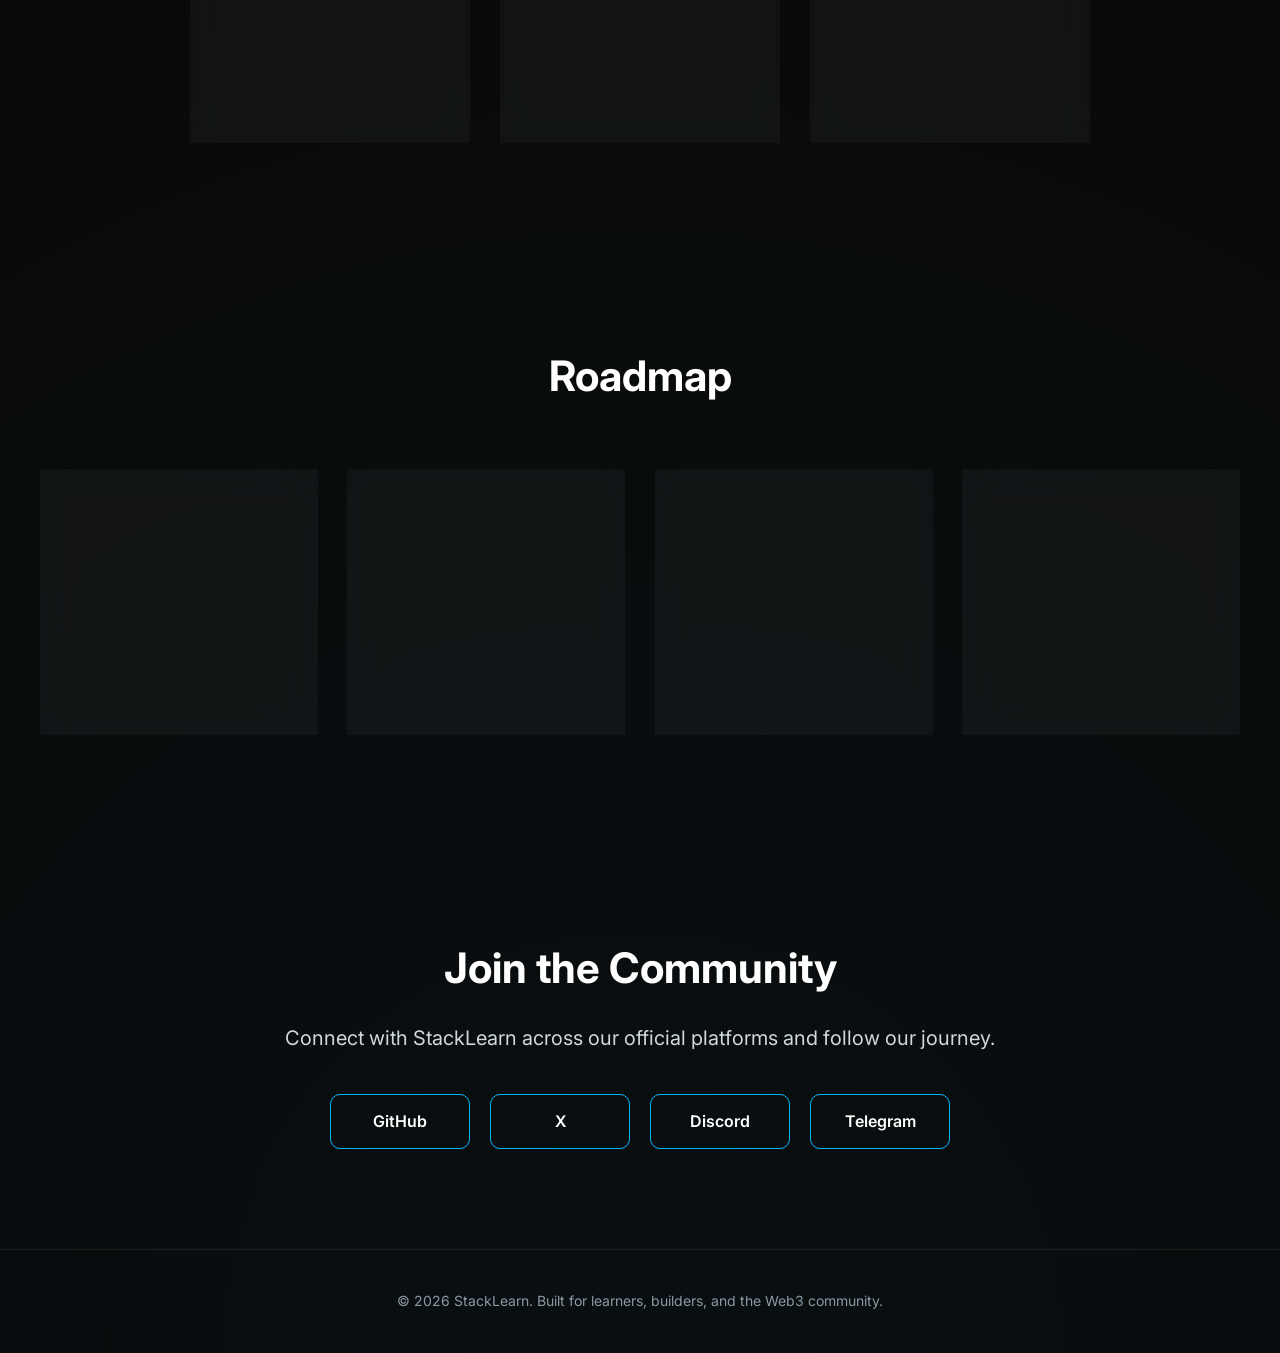
==== commit bc8d2b6d: "feat: prepare favicon and PWA metadata Prepare the website for favicon support and Progressive Web A" ====
--- a/index.html
+++ b/index.html
@@ -24,6 +24,10 @@
     <meta name="twitter:title" content="StackLearn | Learn • Build • Earn">
     <meta name="twitter:description" content="Community-driven Web3 education platform focused on practical learning, collaboration, and open knowledge.">
     <meta name="twitter:image" content="https://stacklearnhq.github.io/stacklearn/assets/og-banner.png">
+    <link rel="icon" type="image/png" sizes="32x32" href="assets/favicon-32x32.png">
+    <link rel="icon" type="image/png" sizes="16x16" href="assets/favicon-16x16.png">
+    <link rel="apple-touch-icon" sizes="180x180" href="assets/apple-touch-icon.png">
+    <link rel="manifest" href="assets/site.webmanifest">
     <link rel="stylesheet" href="css/style.css">
 </head>
 
--- a/css/style.css
+++ b/css/style.css
@@ -185,7 +185,9 @@
     filter:blur(110px);
     top:-180px;
     left:50%;
-    transform:translateX(-50%);
+    transform:
+    translateX(calc(-50% + var(--hero-x, 0px)))
+    translateY(var(--hero-y, 0px));
     animation:heroGlow 10s ease-in-out infinite alternate;
     z-index:0;
 
@@ -251,7 +253,11 @@
 
     width:180px;
     margin-bottom:30px;
-    transition:var(--transition);
+    transition:
+        transform .25s ease,
+        filter .3s ease;
+
+    will-change:transform;
 
 }
 
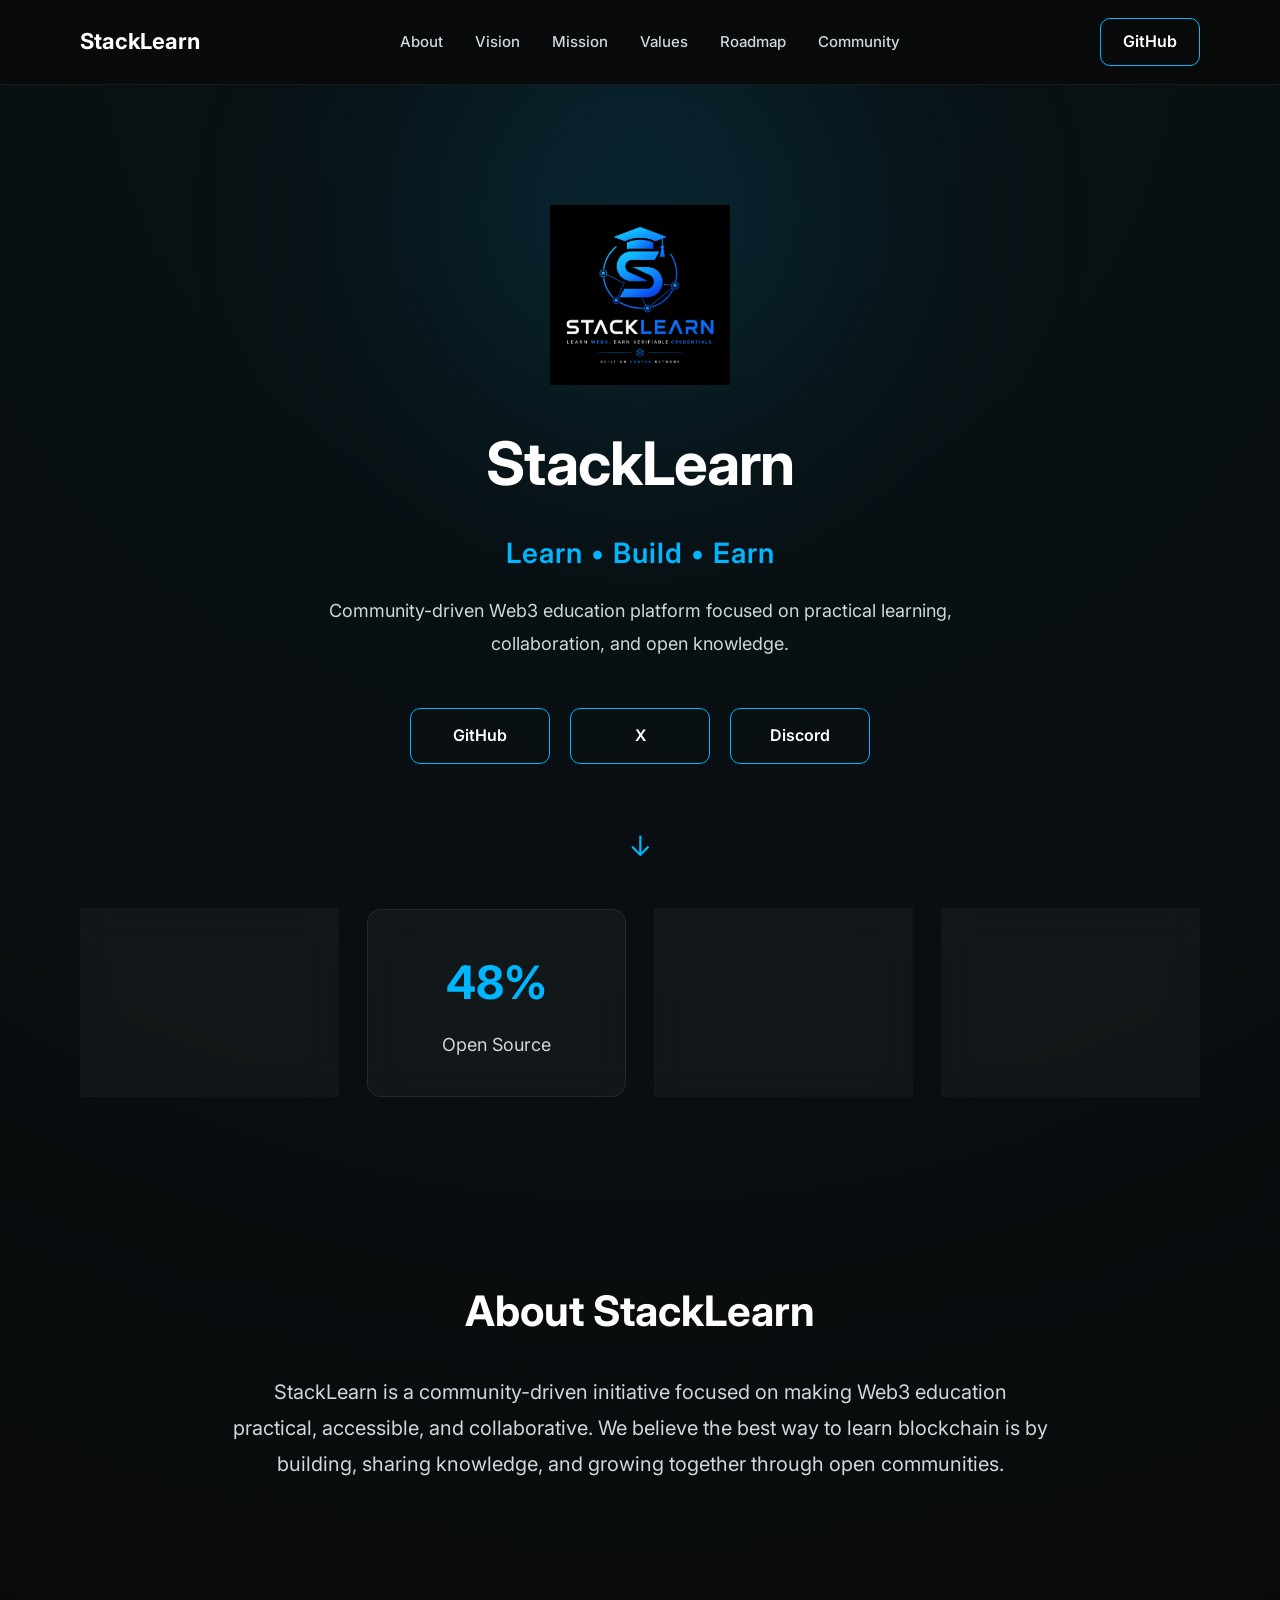
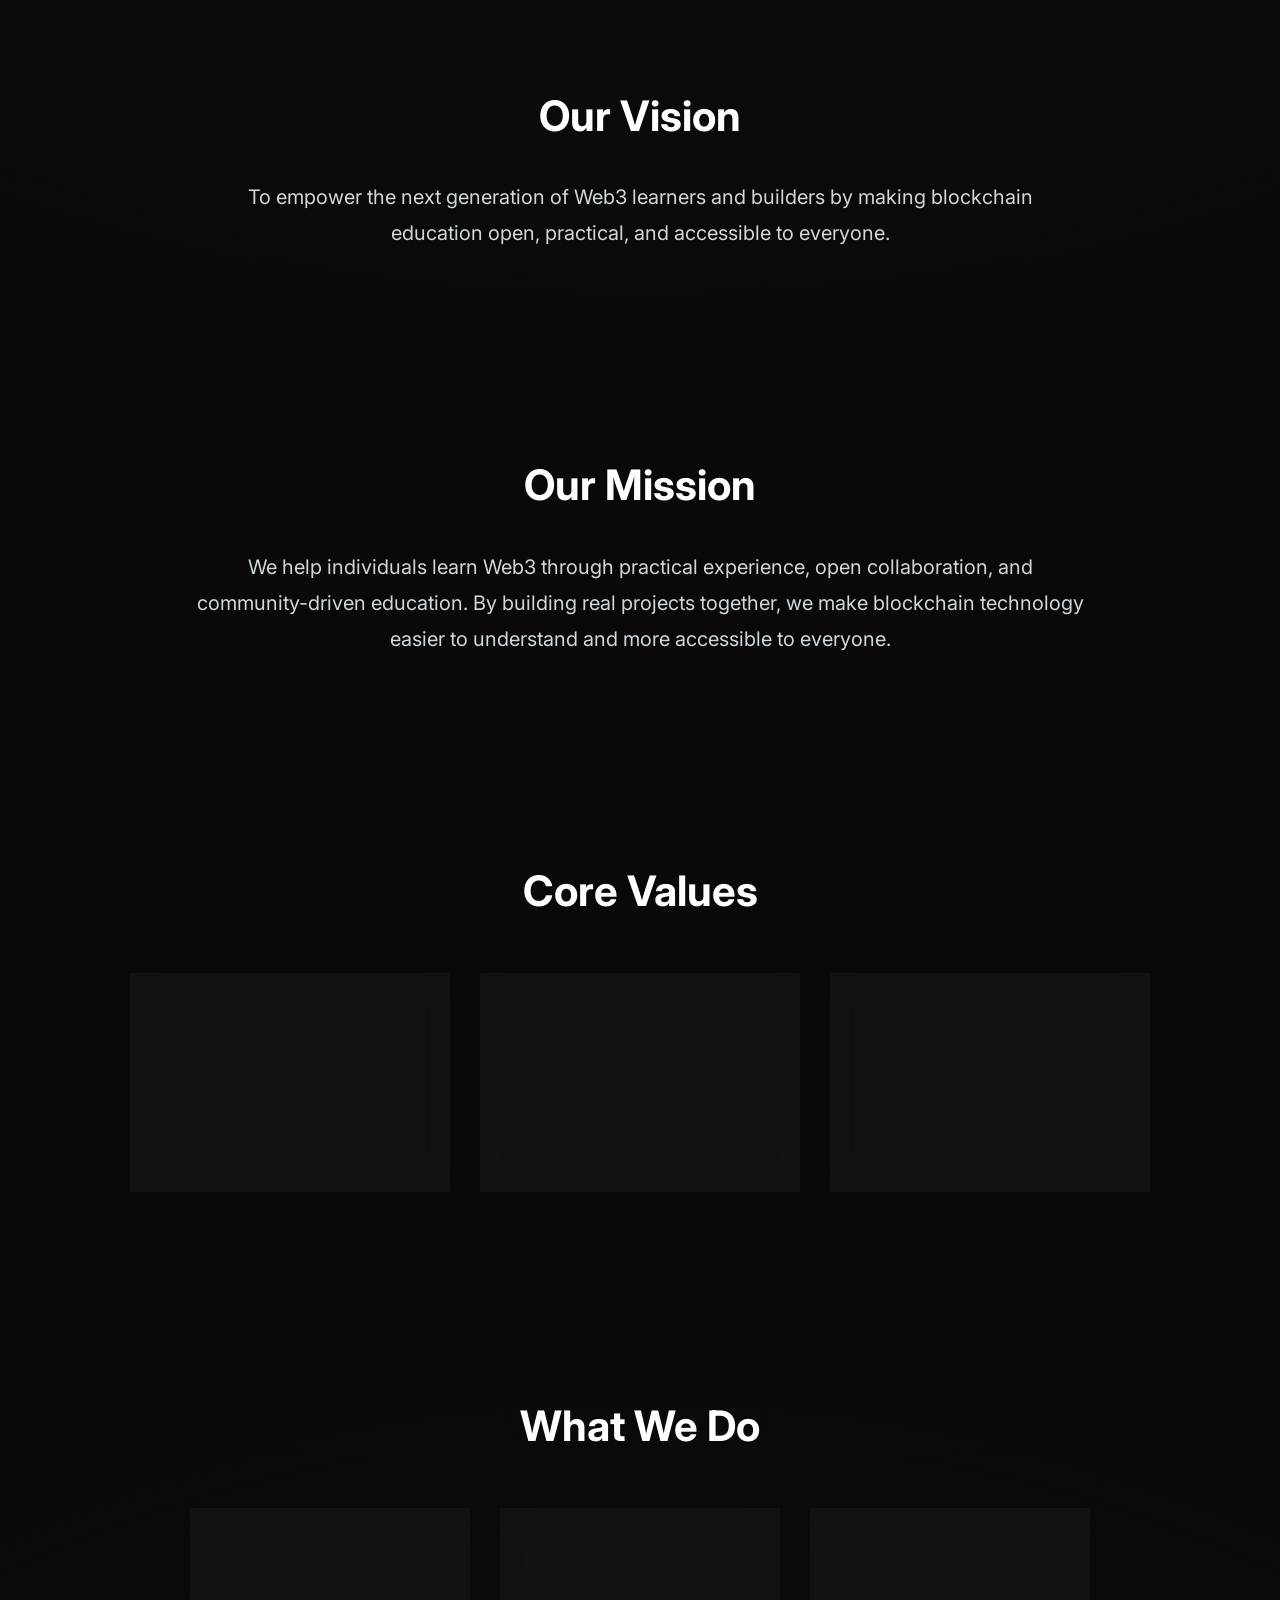
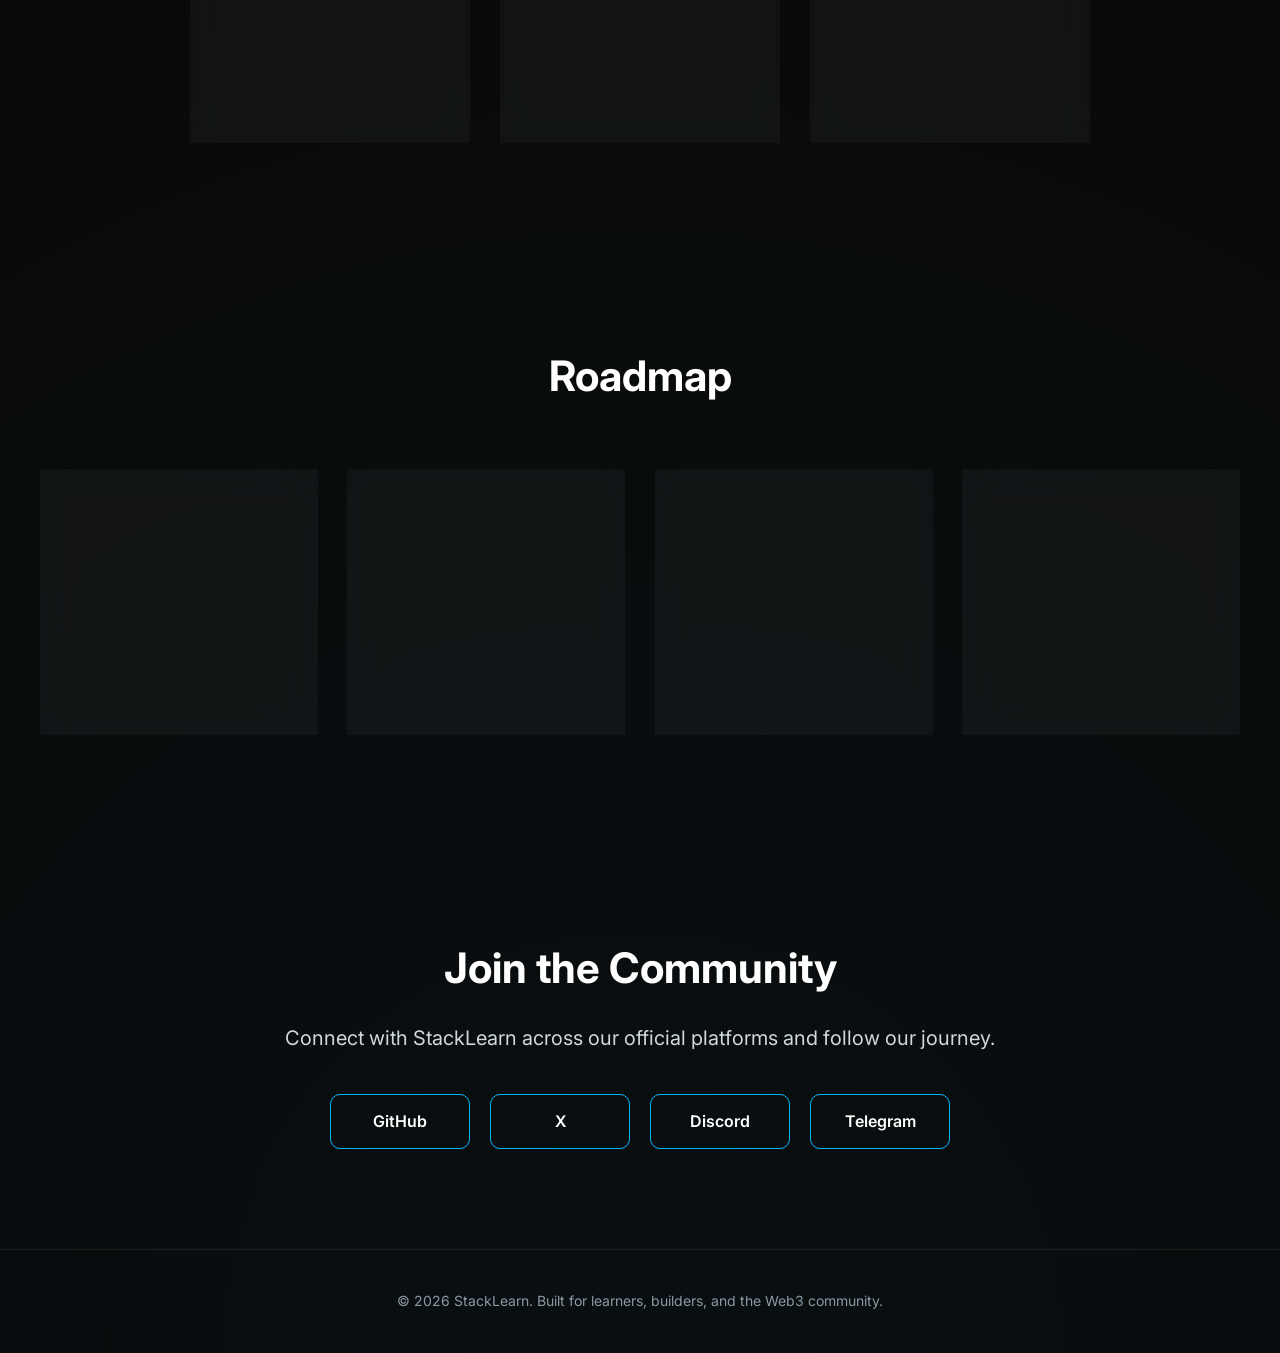
==== commit 56d8a965: "feat: add structured data for SEO Add Schema.org JSON-LD structured data to describe StackLearn as a" ====
--- a/index.html
+++ b/index.html
@@ -28,6 +28,22 @@
     <link rel="icon" type="image/png" sizes="16x16" href="assets/favicon-16x16.png">
     <link rel="apple-touch-icon" sizes="180x180" href="assets/apple-touch-icon.png">
     <link rel="manifest" href="assets/site.webmanifest">
+    <script type="application/ld+json">
+{
+    "@context":"https://schema.org",
+    "@type":"Organization",
+    "name":"StackLearn",
+    "url":"https://stacklearnhq.github.io/stacklearn/",
+    "logo":"https://stacklearnhq.github.io/stacklearn/assets/stacklearn-logo.png",
+    "description":"Community-driven Web3 education platform focused on practical learning, collaboration, and open knowledge.",
+    "sameAs":[
+        "https://github.com/stacklearnhq/stacklearn",
+        "https://x.com/stacklearnhq",
+        "https://t.me/stacklearnhq",
+        "https://discord.gg/9TkBNTGvR"
+    ]
+}
+</script>
     <link rel="stylesheet" href="css/style.css">
 </head>
 
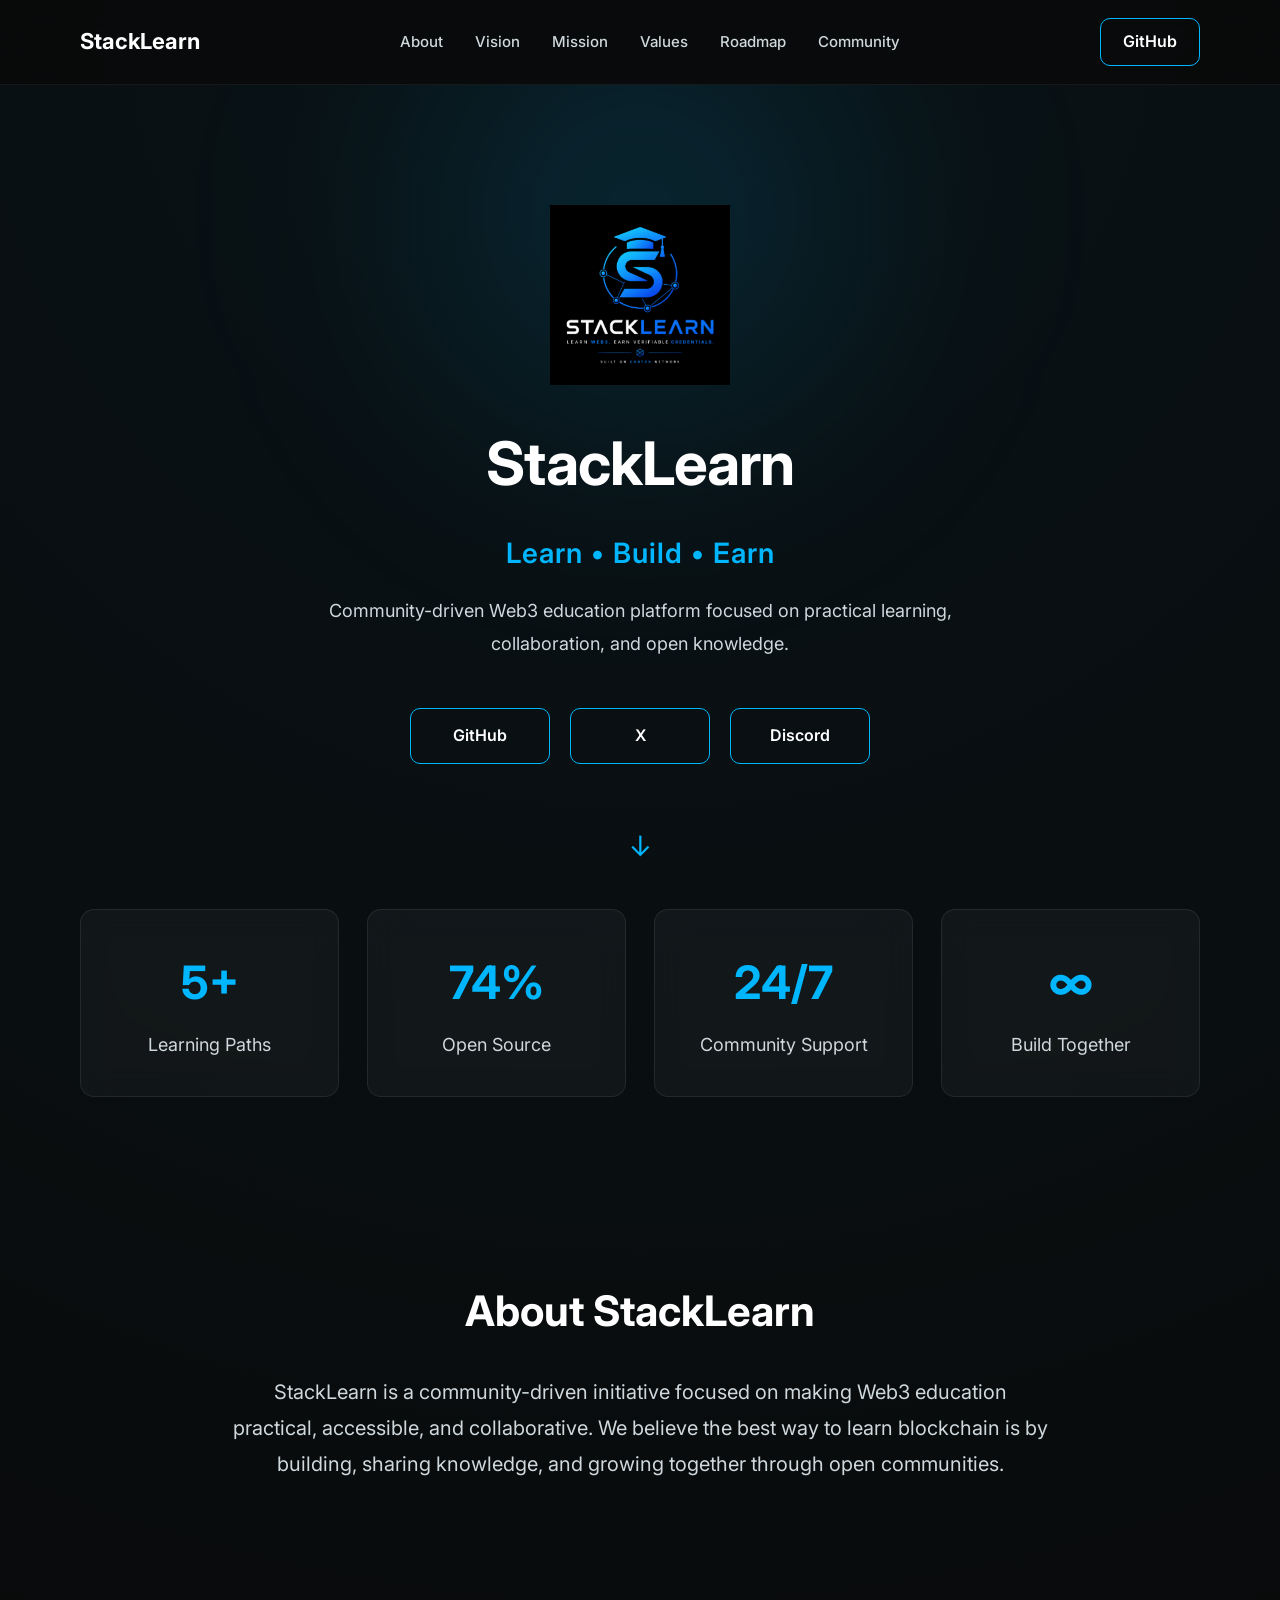
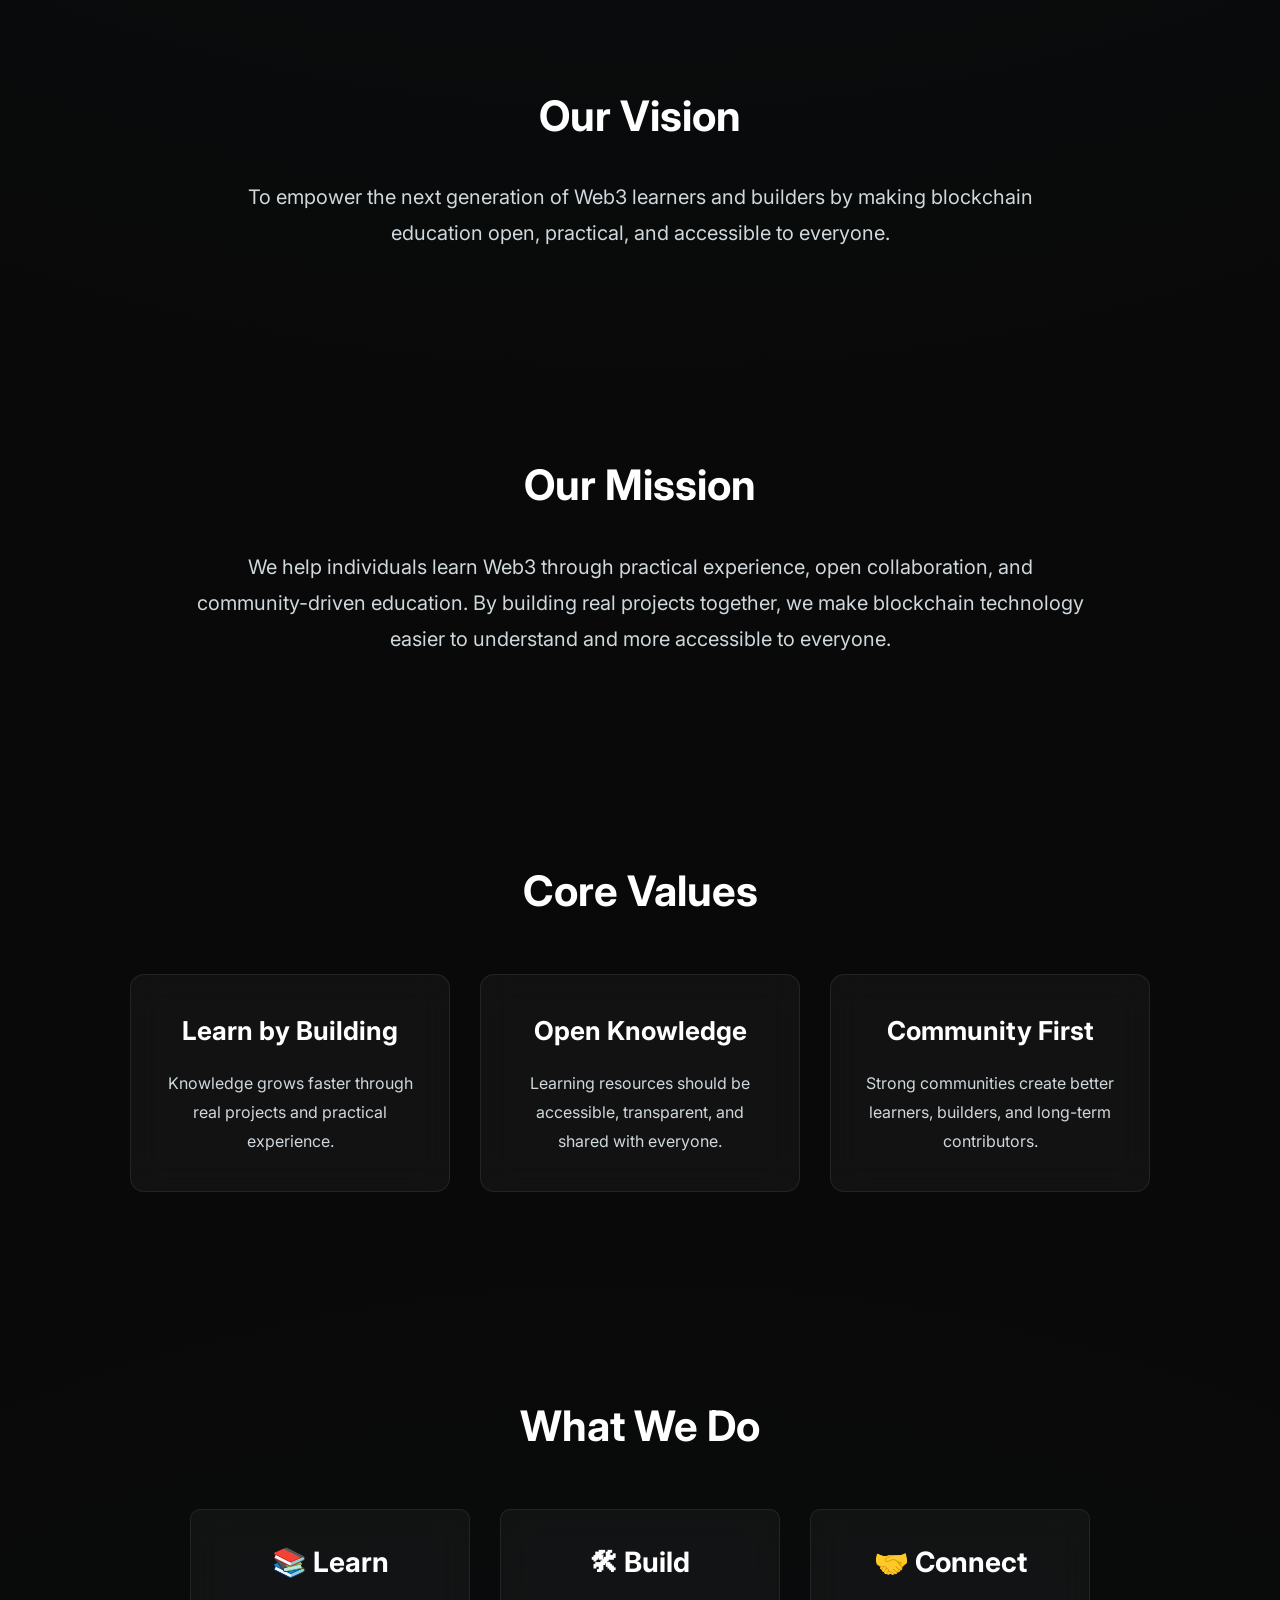
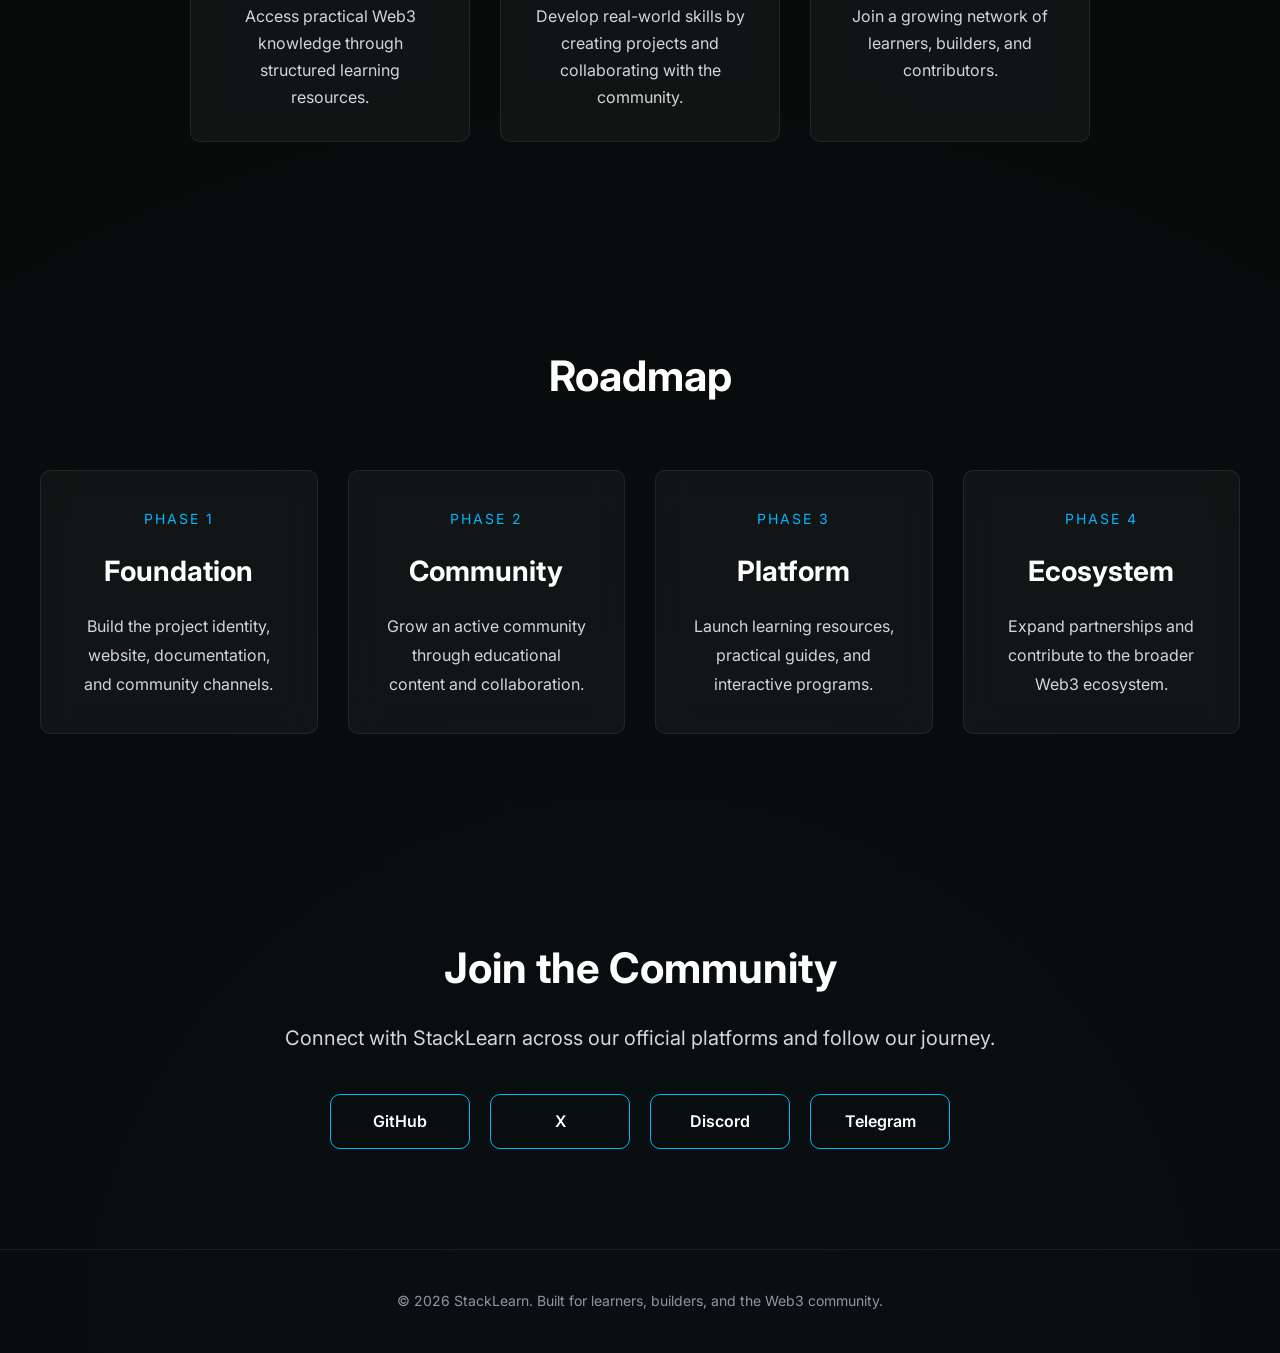
==== commit 8e8b9af2: "perf: improve accessibility and rendering performance Improve rendering performance and accessibilit" ====
--- a/index.html
+++ b/index.html
@@ -89,7 +89,15 @@
 
 <header class="hero">
 
-    <img src="assets/stacklearn-logo.png" alt="StackLearn Logo" class="logo">
+    <img
+    src="assets/stacklearn-logo.png"
+    alt="StackLearn Logo"
+    class="logo"
+    width="180"
+    height="180"
+    decoding="async"
+    fetchpriority="high"
+>
 
     <h1>StackLearn</h1>
 
@@ -104,19 +112,31 @@
 
     <div class="buttons">
 
-        <a href="https://github.com/stacklearnhq/stacklearn" target="_blank">
-            GitHub
-        </a>
-
-        <a href="https://x.com/stacklearnhq" target="_blank">
-            X
-        </a>
-
-        <a href="https://discord.gg/9TkBNTGvR" target="_blank">
-            Discord
-        </a>
-
-    </div>
+    <a
+        href="https://github.com/stacklearnhq/stacklearn"
+        target="_blank"
+        rel="noopener noreferrer"
+    >
+        GitHub
+    </a>
+
+    <a
+        href="https://x.com/stacklearnhq"
+        target="_blank"
+        rel="noopener noreferrer"
+    >
+        X
+    </a>
+
+    <a
+        href="https://discord.gg/9TkBNTGvR"
+        target="_blank"
+        rel="noopener noreferrer"
+    >
+        Discord
+    </a>
+
+</div>
         <a href="#about" class="scroll-indicator" aria-label="Scroll to About">
     ↓
 </a>
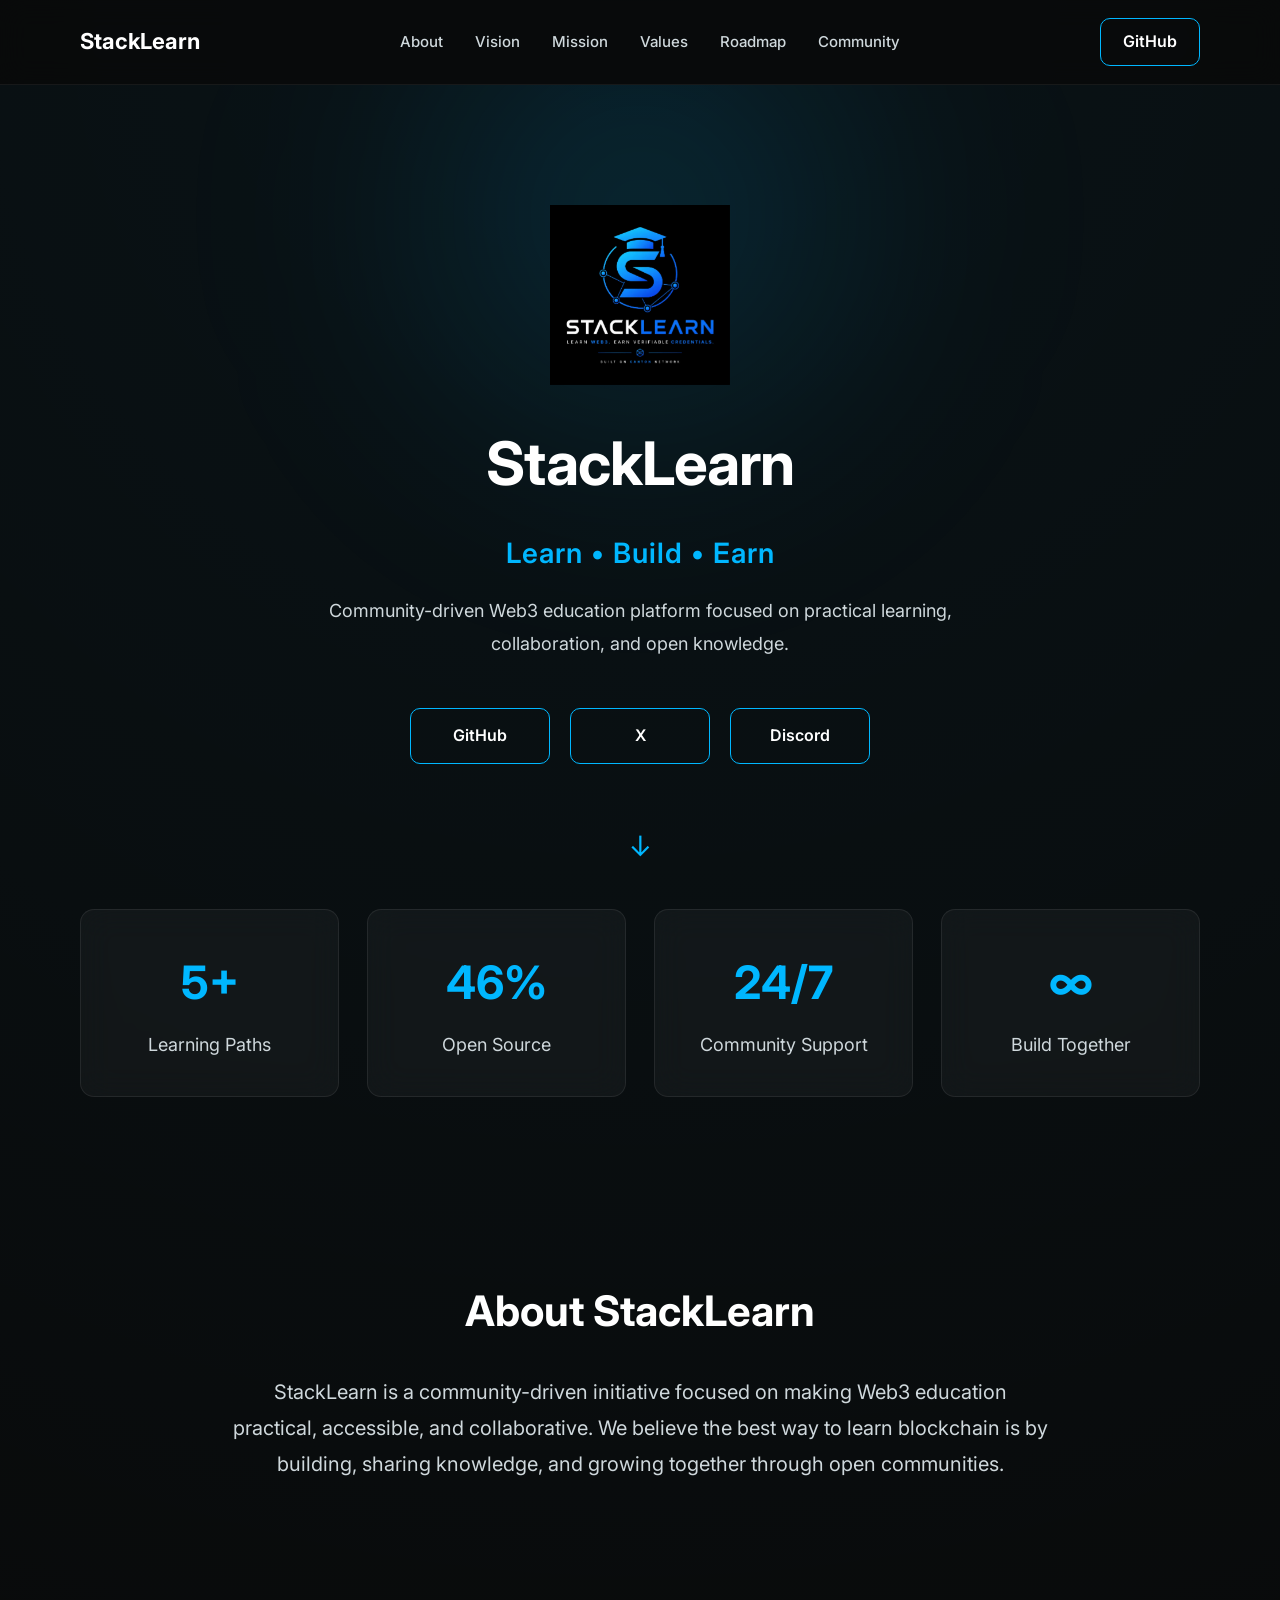
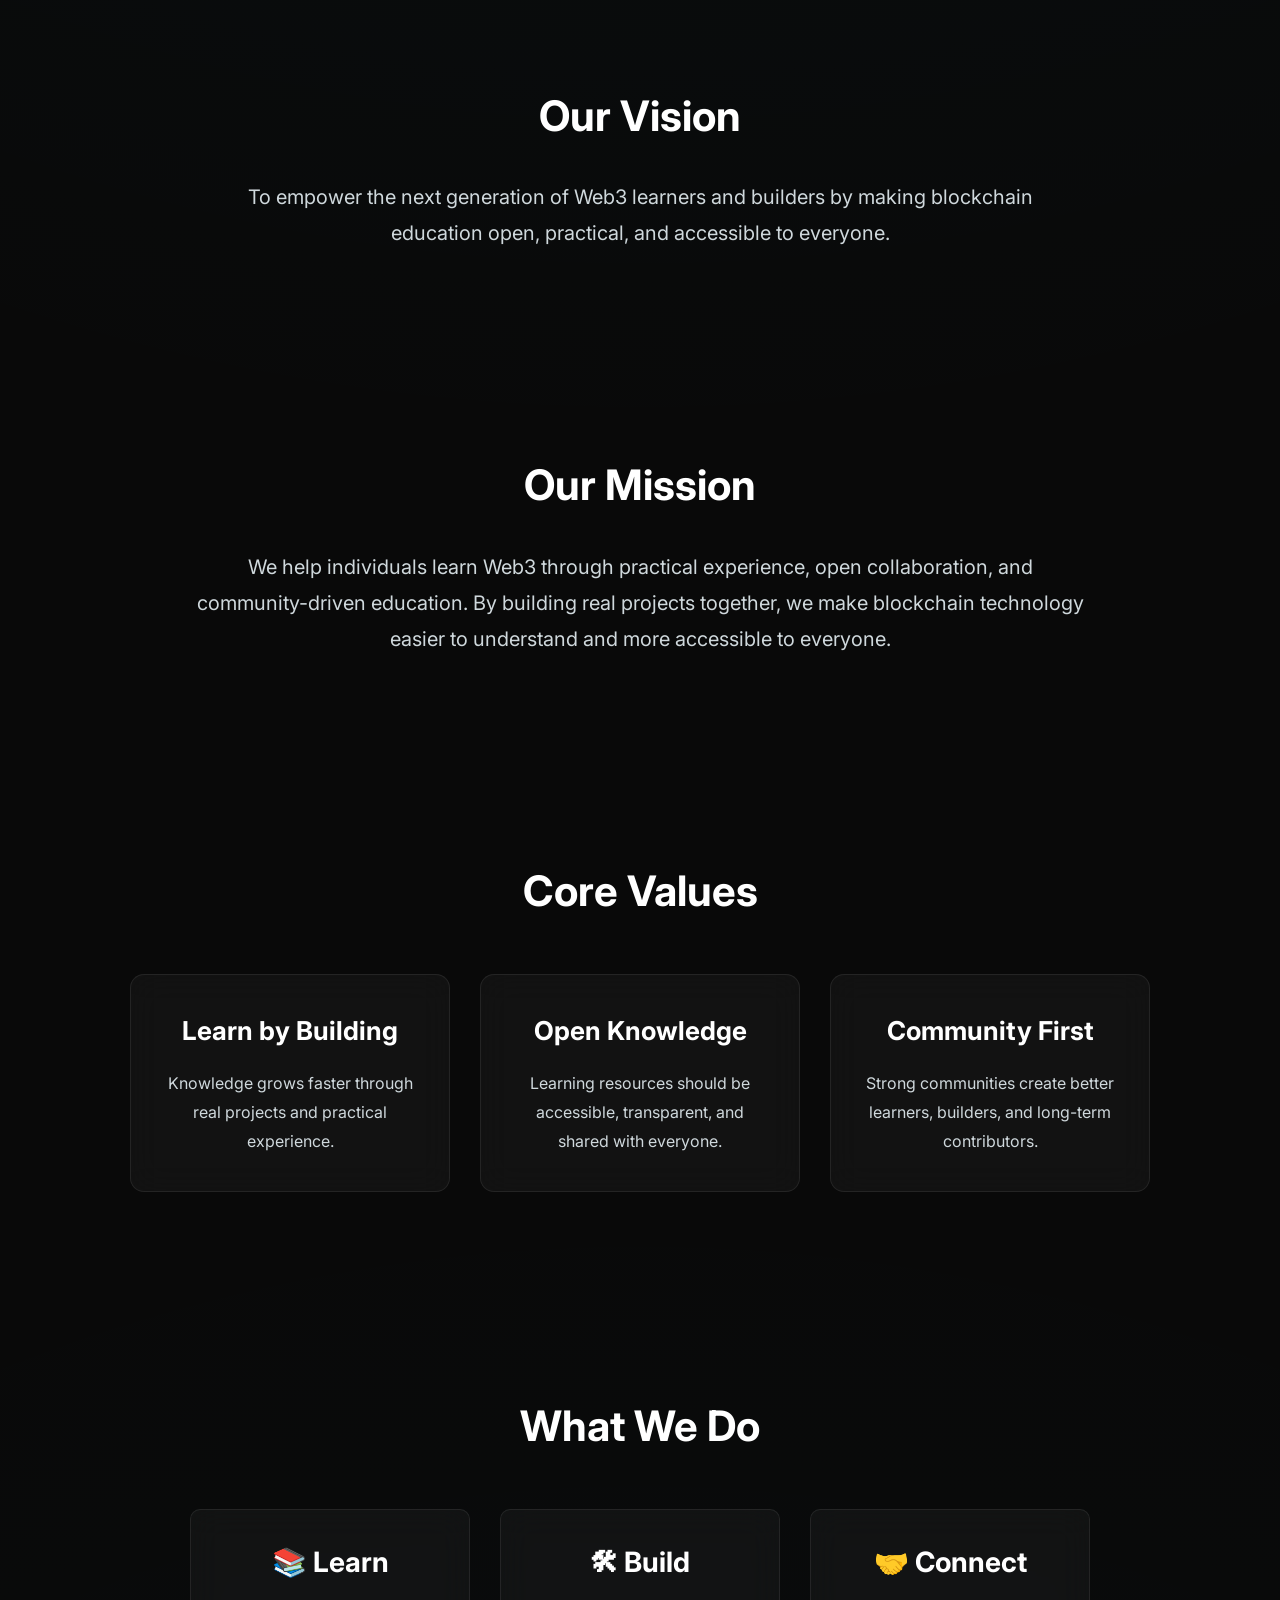
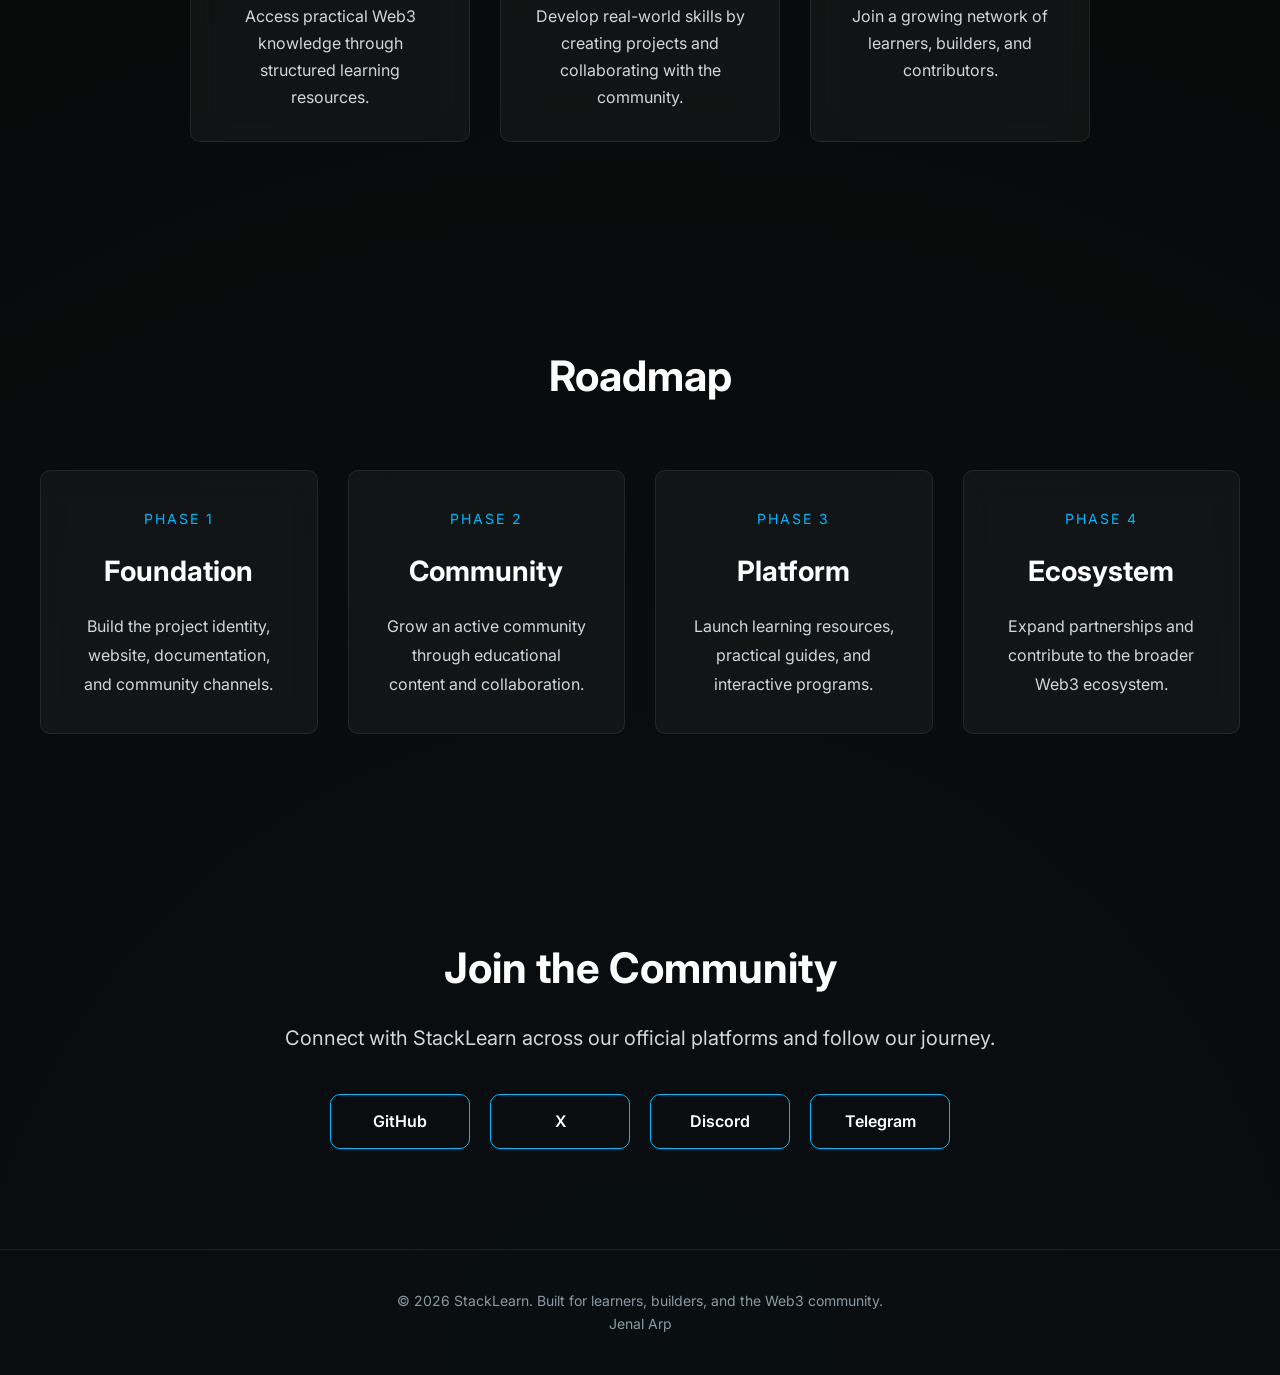
==== commit b769c5ae: "perf: optimize images and migrate assets to WebP * Converted StackLearn logo and Open Graph banner f" ====
--- a/index.html
+++ b/index.html
@@ -15,7 +15,7 @@
     <meta property="og:description" content="Community-driven Web3 education platform focused on practical learning, collaboration, and open knowledge.">
     <meta property="og:url" content="https://stacklearnhq.github.io/stacklearn/">
     <meta property="og:site_name" content="StackLearn">
-    <meta property="og:image" content="https://stacklearnhq.github.io/stacklearn/assets/og-banner.png">
+    <meta property="og:image" content="https://stacklearnhq.github.io/stacklearn/assets/og-banner.webp">
     <meta property="og:image:width" content="1200">
     <meta property="og:image:height" content="630">
     <meta property="og:image:alt" content="StackLearn - Learn • Build • Earn">
@@ -23,7 +23,7 @@
     <meta name="twitter:card" content="summary_large_image">
     <meta name="twitter:title" content="StackLearn | Learn • Build • Earn">
     <meta name="twitter:description" content="Community-driven Web3 education platform focused on practical learning, collaboration, and open knowledge.">
-    <meta name="twitter:image" content="https://stacklearnhq.github.io/stacklearn/assets/og-banner.png">
+    <meta name="twitter:image" content="https://stacklearnhq.github.io/stacklearn/assets/og-banner.webp">
     <link rel="icon" type="image/png" sizes="32x32" href="assets/favicon-32x32.png">
     <link rel="icon" type="image/png" sizes="16x16" href="assets/favicon-16x16.png">
     <link rel="apple-touch-icon" sizes="180x180" href="assets/apple-touch-icon.png">
@@ -90,7 +90,7 @@
 <header class="hero">
 
     <img
-    src="assets/stacklearn-logo.png"
+    src="assets/stacklearn-logo.webp"
     alt="StackLearn Logo"
     class="logo"
     width="180"
@@ -326,6 +326,7 @@
 </main>
 <footer class="footer">
     <p>© 2026 StackLearn. Built for learners, builders, and the Web3 community.</p>
+    <p>Jenal Arp</p>
 </footer>
 
     <script src="js/script.js"></script>
--- a/css/style.css
+++ b/css/style.css
@@ -47,6 +47,14 @@
     font-family: "Inter", sans-serif;
     min-height: 100vh;
     line-height: 1.6;
+}
+
+::selection{
+
+    background:var(--primary);
+
+    color:var(--dark);
+
 }
 
 /* =========================
@@ -333,6 +341,19 @@
 box-shadow:0 0 20px rgba(0,183,255,.35);
 }
 
+.buttons a:focus-visible,
+.community-links a:focus-visible,
+.nav-github:focus-visible,
+.nav-menu a:focus-visible{
+
+    outline:2px solid var(--primary);
+
+    outline-offset:4px;
+
+    border-radius:var(--radius-sm);
+
+}
+
 .about{
 padding: var(--section-padding);
 max-width:900px;
@@ -745,3 +766,17 @@
 }
 
 }
+
+@media (prefers-reduced-motion: reduce){
+
+    *{
+
+        animation:none !important;
+
+        transition:none !important;
+
+        scroll-behavior:auto !important;
+
+    }
+
+}
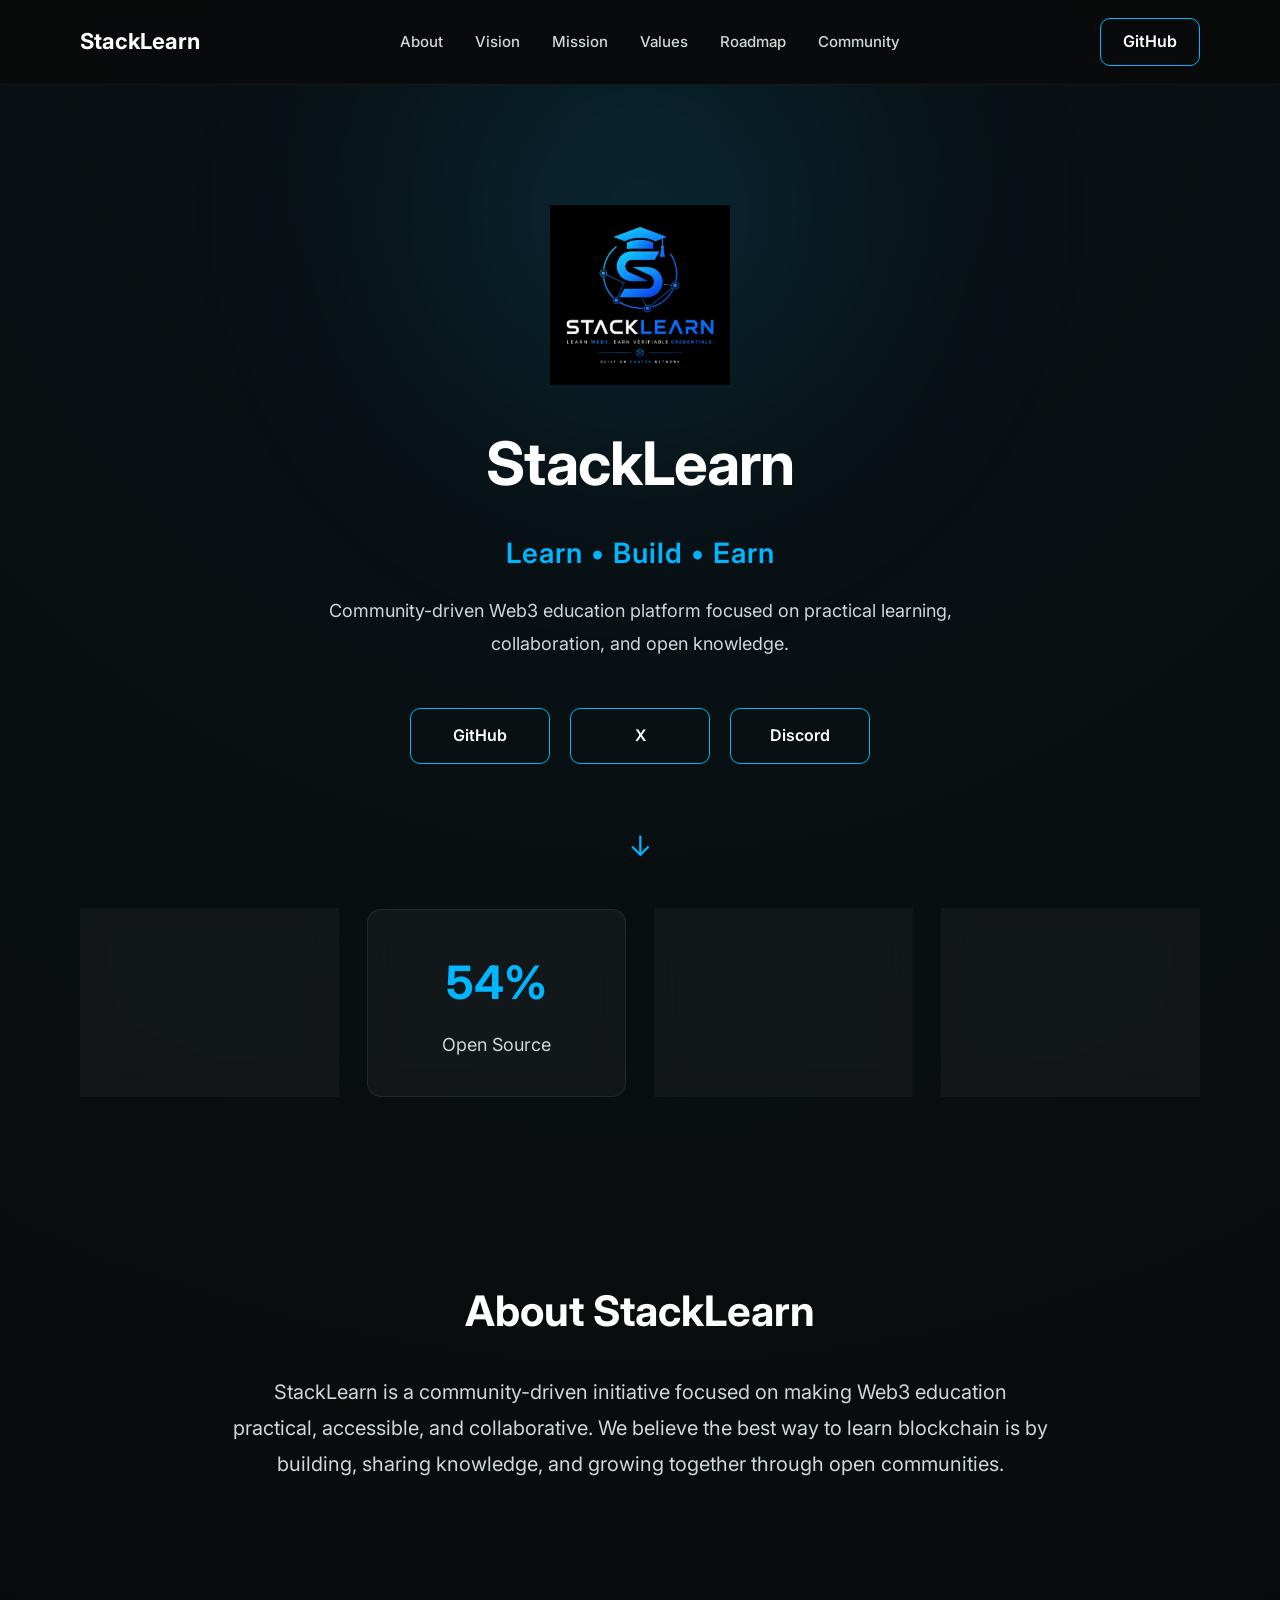
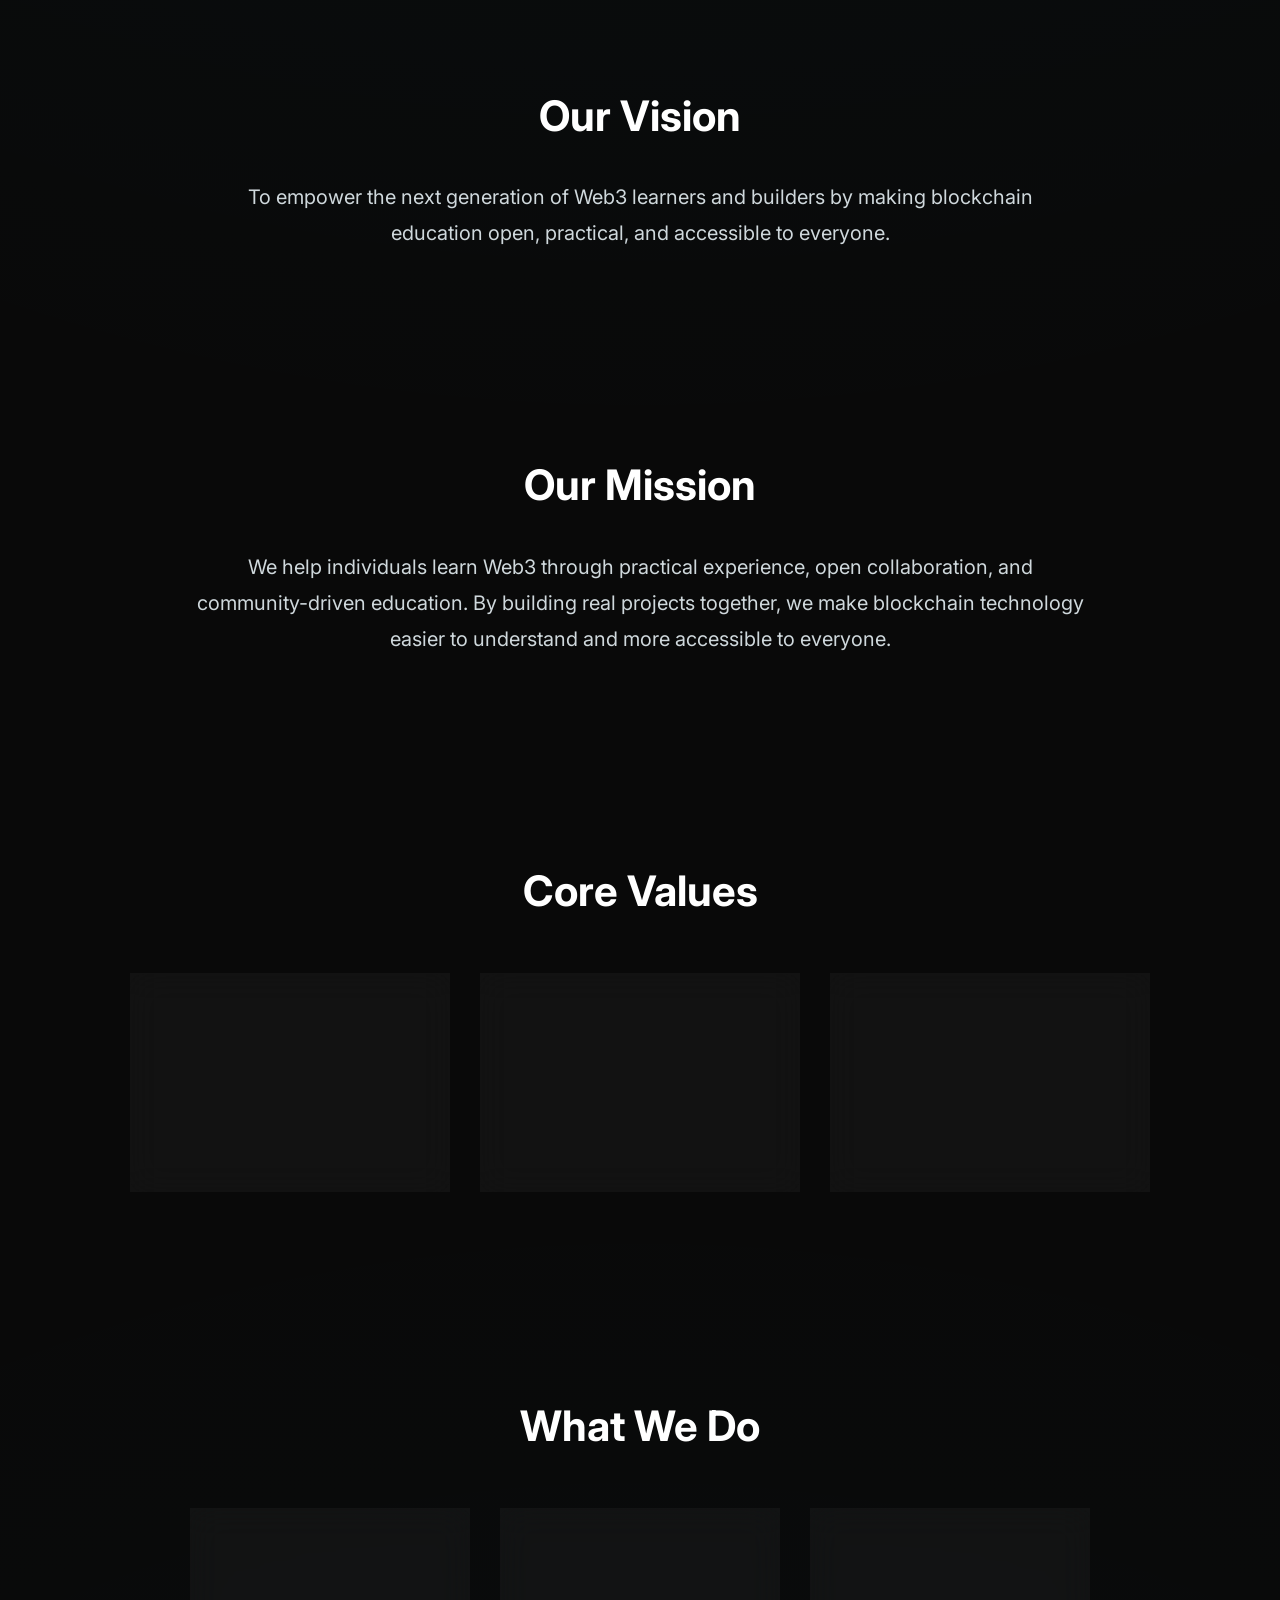
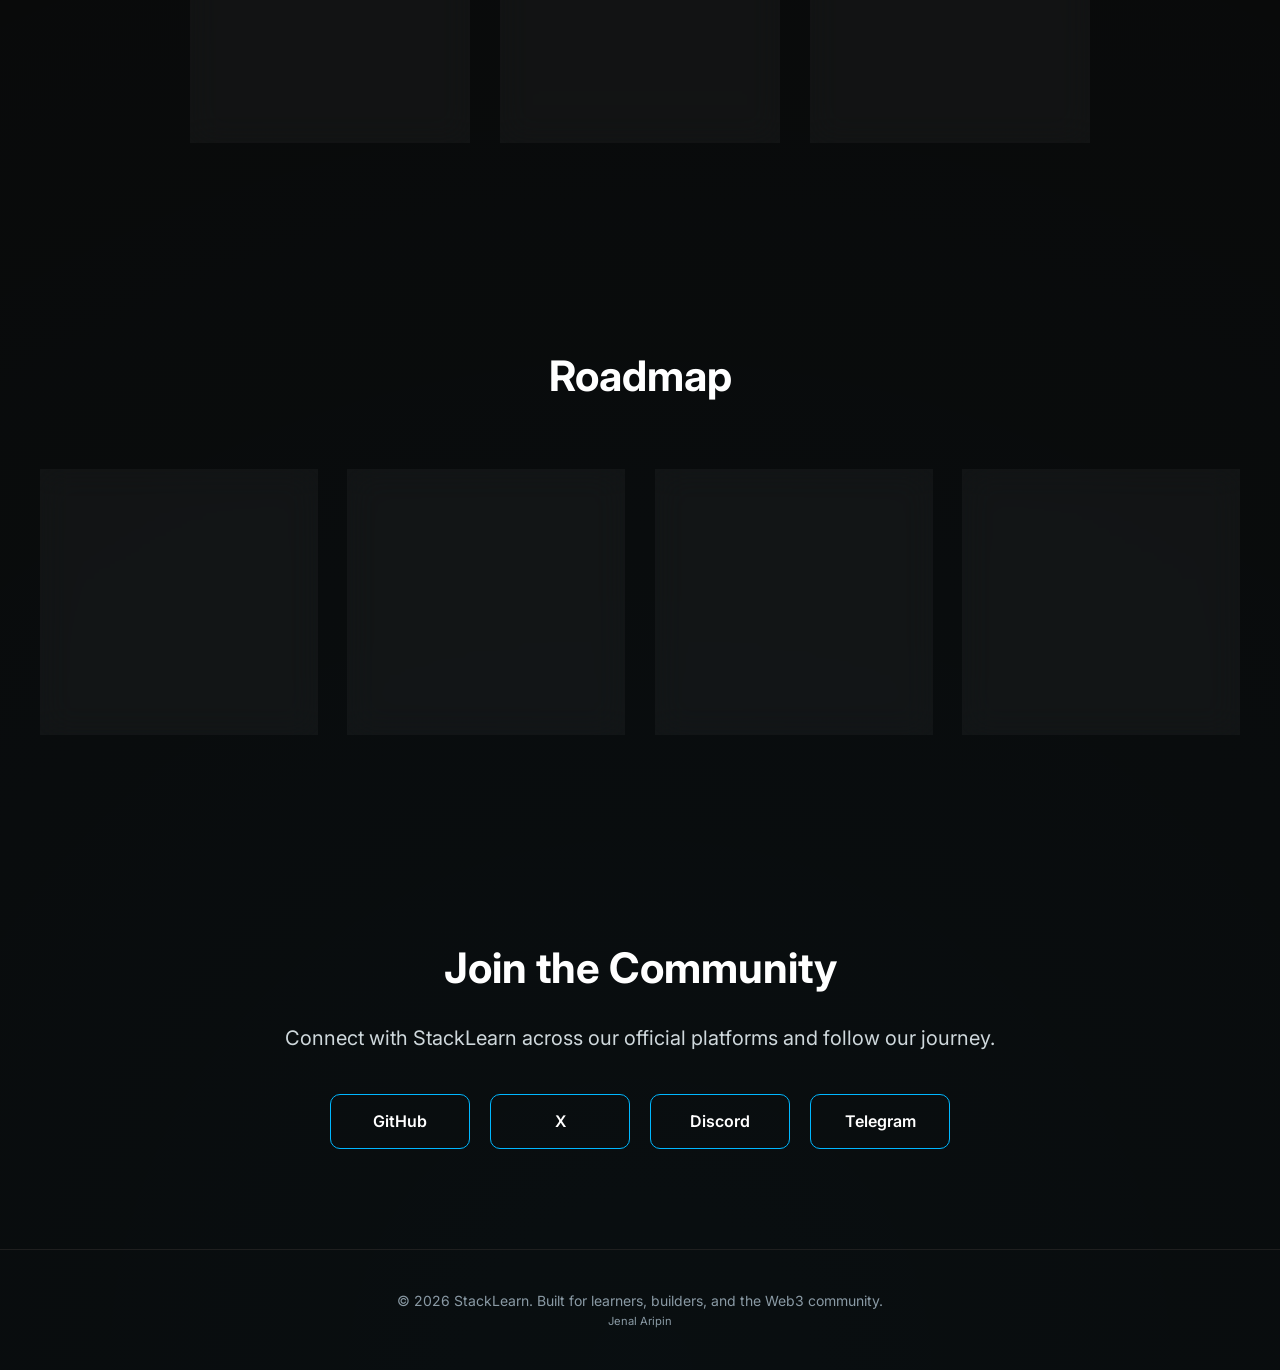
==== commit 270a2127: "perf: optimize critical resource loading * Replaced CSS @import with Google Fonts link in the docume" ====
--- a/index.html
+++ b/index.html
@@ -28,13 +28,14 @@
     <link rel="icon" type="image/png" sizes="16x16" href="assets/favicon-16x16.png">
     <link rel="apple-touch-icon" sizes="180x180" href="assets/apple-touch-icon.png">
     <link rel="manifest" href="assets/site.webmanifest">
+    
     <script type="application/ld+json">
 {
     "@context":"https://schema.org",
     "@type":"Organization",
     "name":"StackLearn",
     "url":"https://stacklearnhq.github.io/stacklearn/",
-    "logo":"https://stacklearnhq.github.io/stacklearn/assets/stacklearn-logo.png",
+    "logo":"https://stacklearnhq.github.io/stacklearn/assets/stacklearn-logo.webp",
     "description":"Community-driven Web3 education platform focused on practical learning, collaboration, and open knowledge.",
     "sameAs":[
         "https://github.com/stacklearnhq/stacklearn",
@@ -44,7 +45,20 @@
     ]
 }
 </script>
-    <link rel="stylesheet" href="css/style.css">
+
+    <link rel="preconnect" href="https://fonts.googleapis.com">
+    <link rel="preconnect" href="https://fonts.gstatic.com" crossorigin>
+    <link
+       href="https://fonts.googleapis.com/css2?family=Inter:wght@300;400;500;600;700&display=swap"
+       rel="stylesheet">
+
+    <link
+       rel="preload"
+       href="assets/stacklearn-logo.webp"
+       as="image"
+       type="image/webp">
+
+   <link rel="stylesheet" href="css/style.css">
 </head>
 
 <body>
@@ -326,7 +340,7 @@
 </main>
 <footer class="footer">
     <p>© 2026 StackLearn. Built for learners, builders, and the Web3 community.</p>
-    <p>Jenal Arp</p>
+    <p style="font-size: 80%;">Jenal Aripin</p>
 </footer>
 
     <script src="js/script.js"></script>
